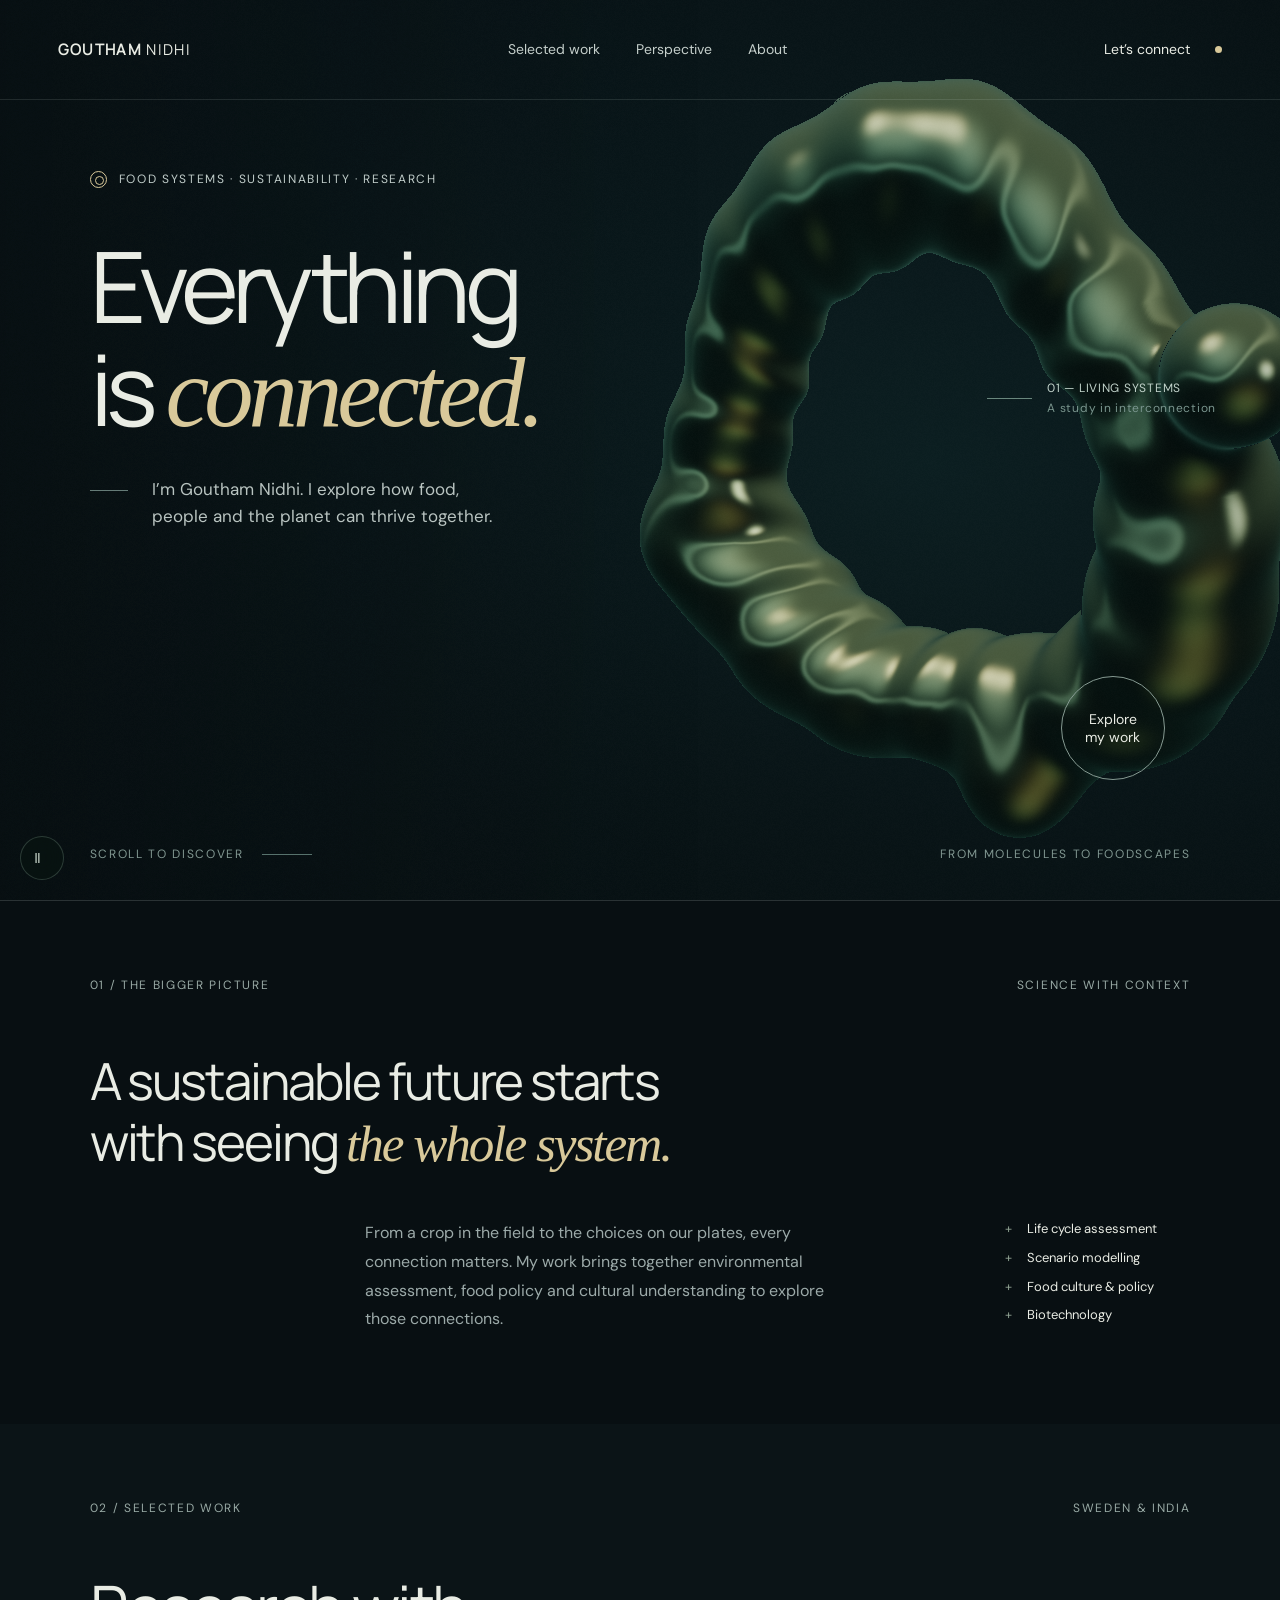
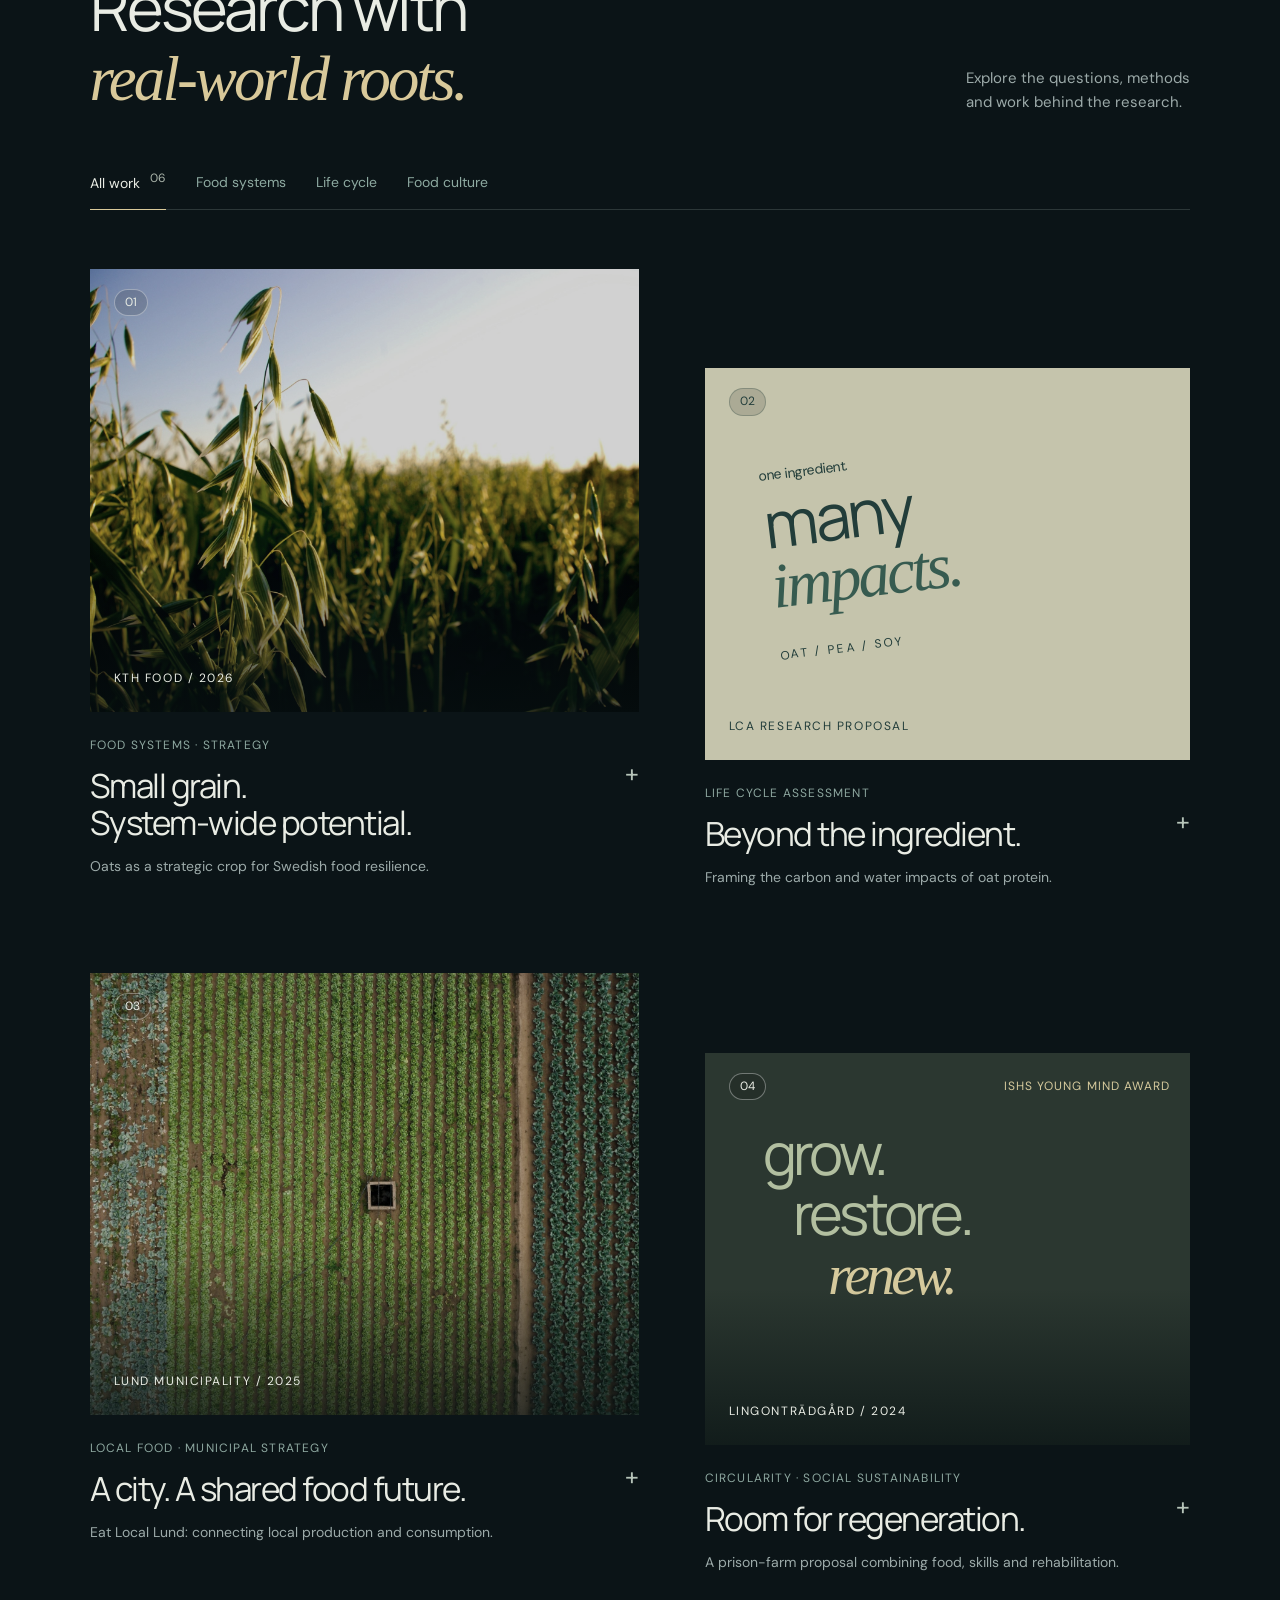
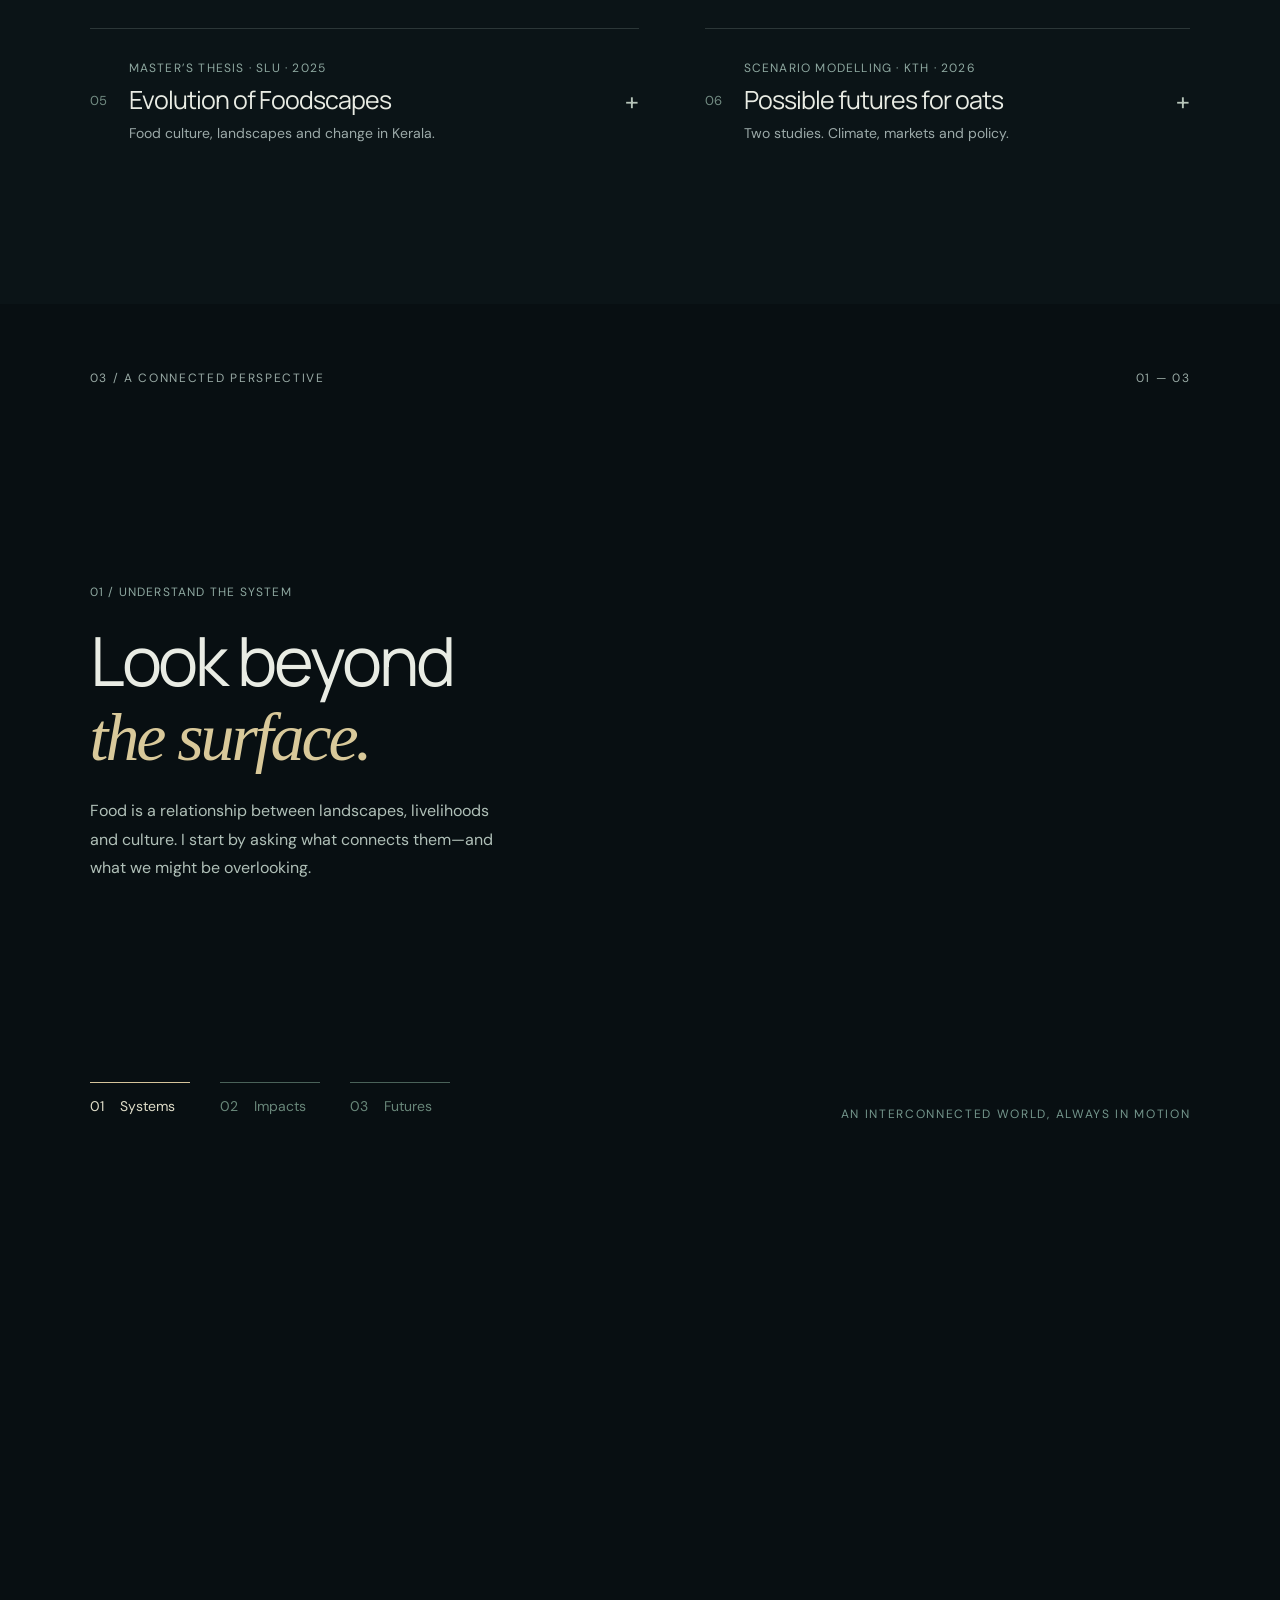
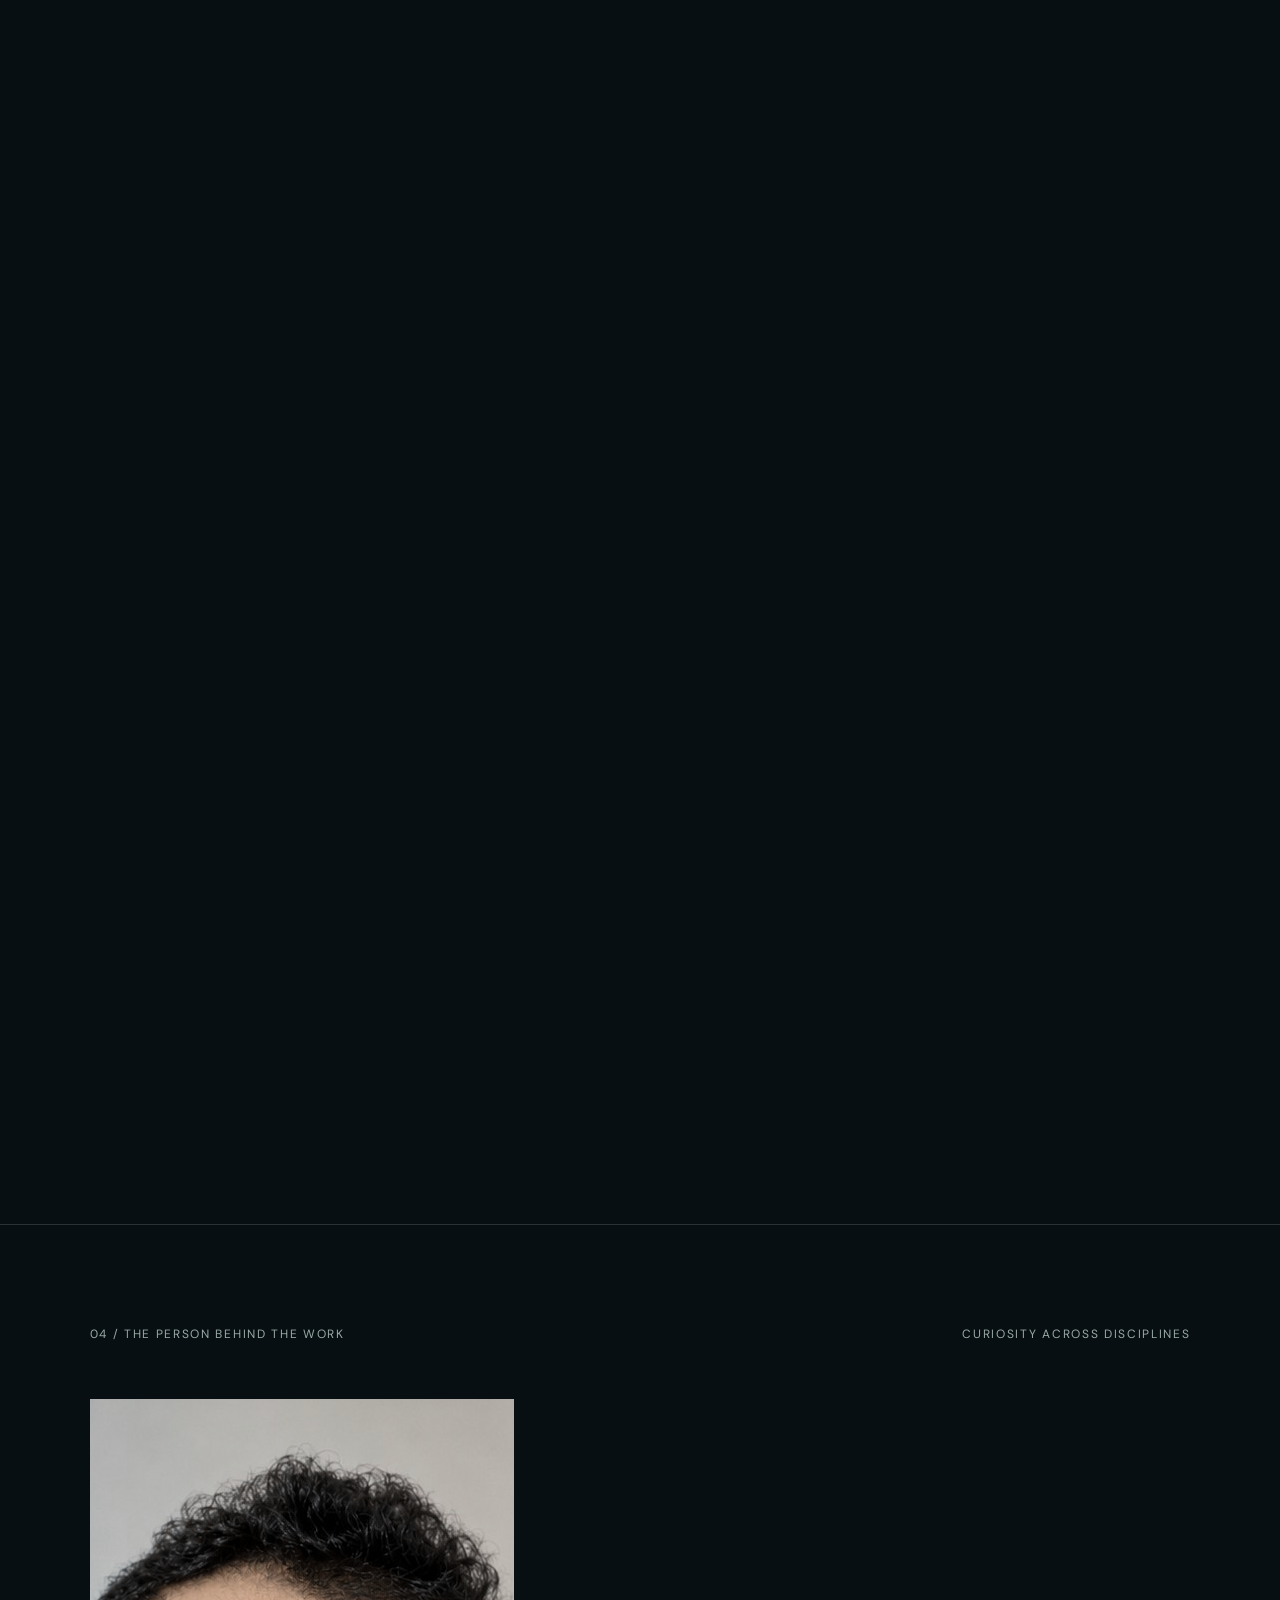
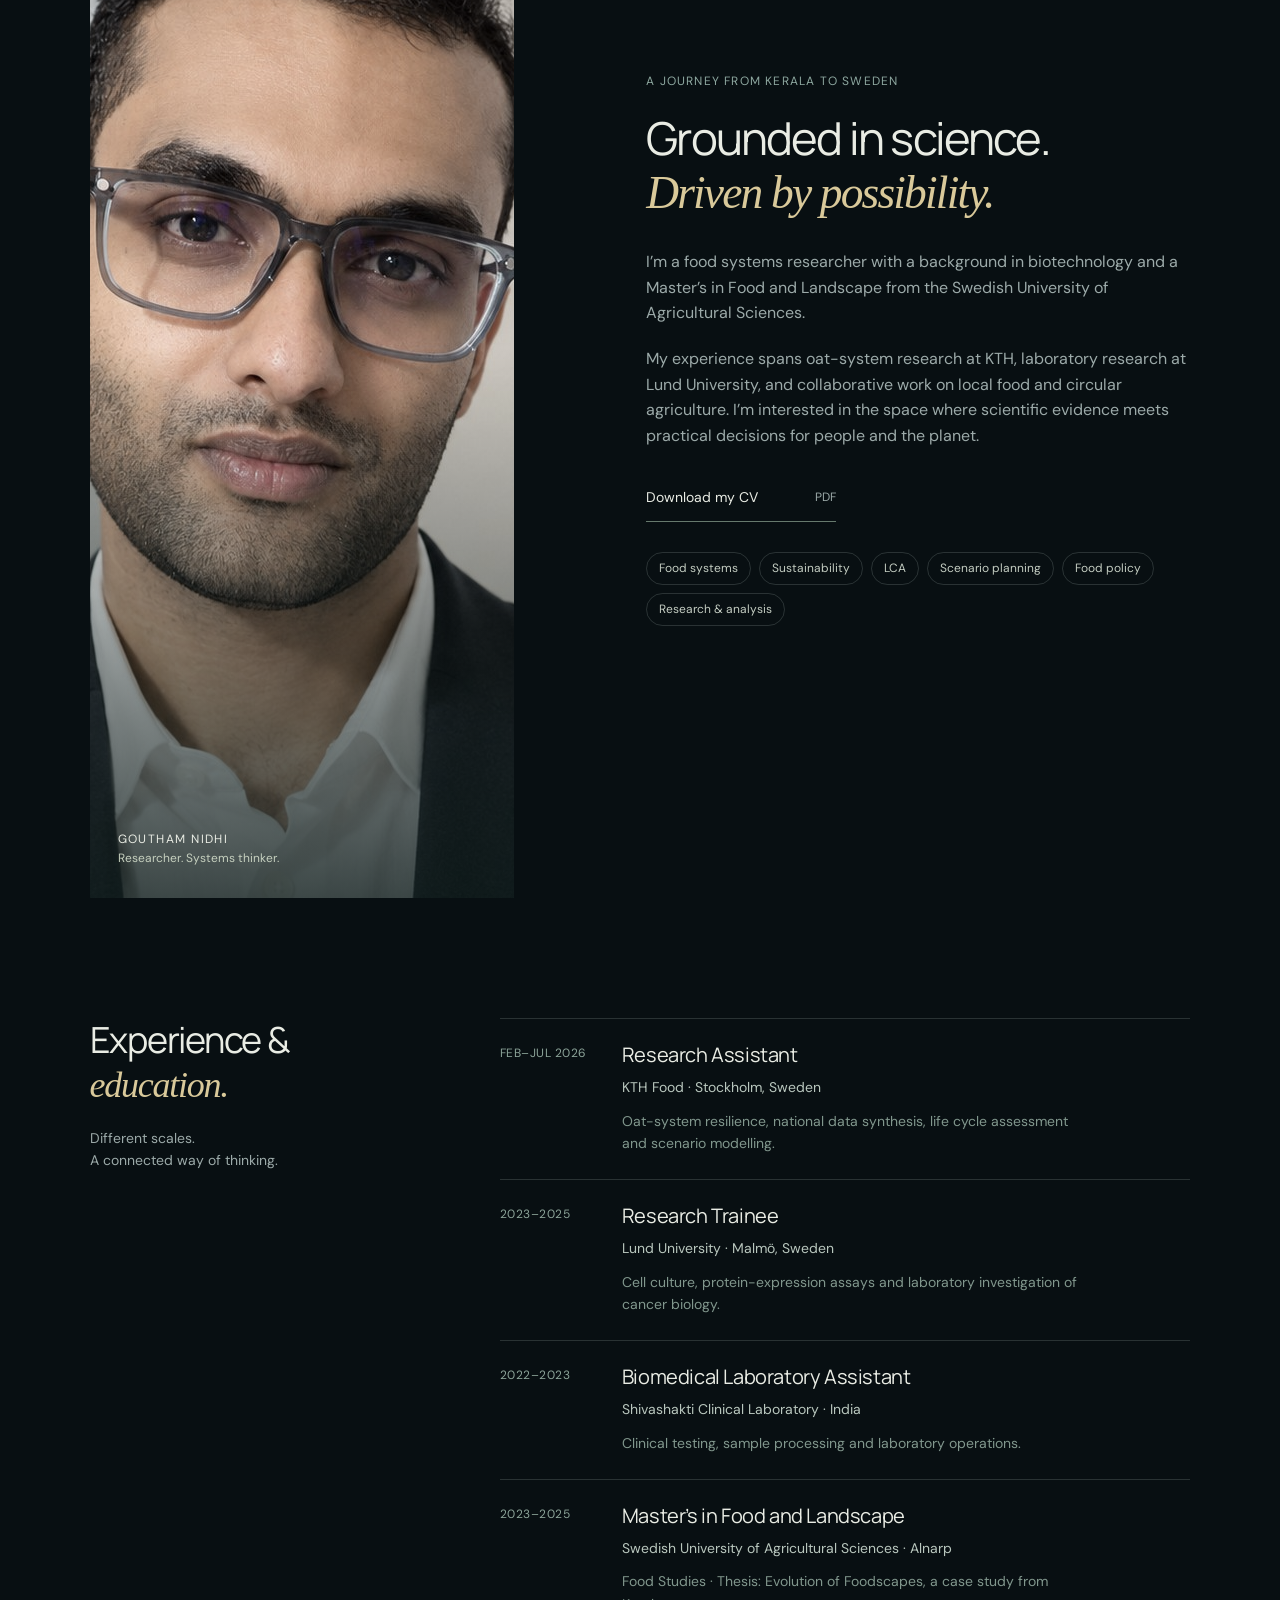
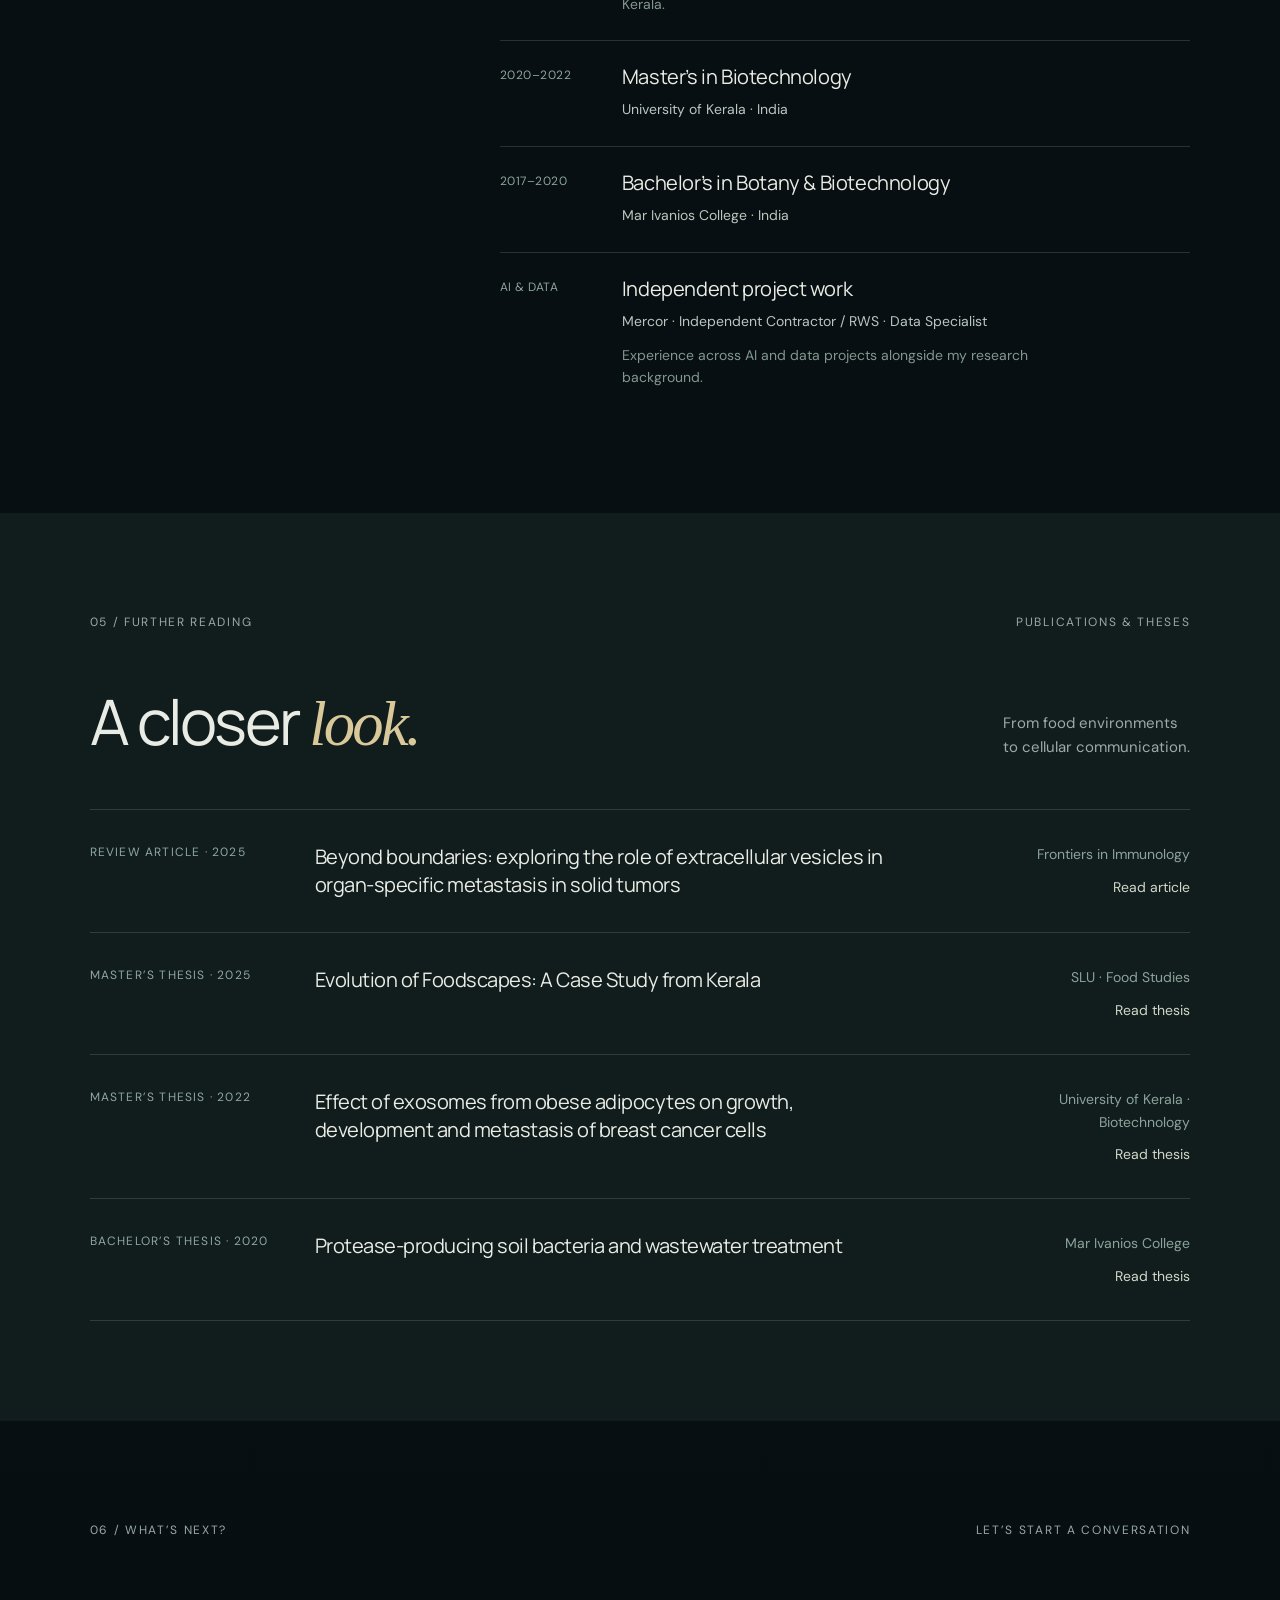
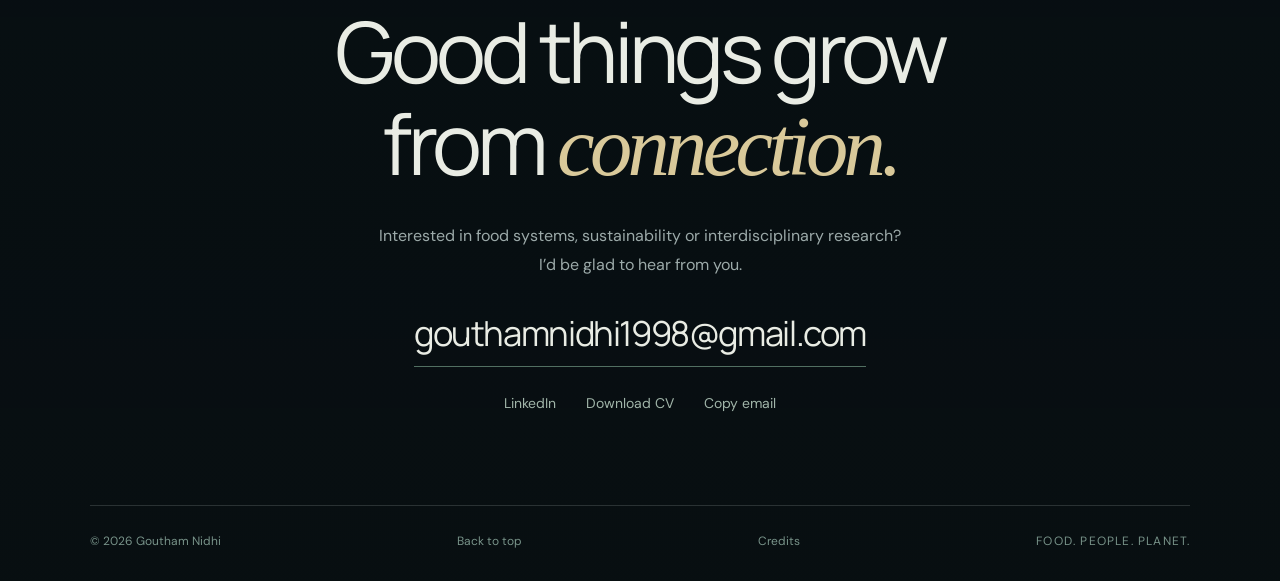
==== index.html @ 8a164c64 "Publish cinematic food systems portfolio with GitHub Pages deployment" ====
<!doctype html>
<html lang="en">
<head>
<meta charset="UTF-8"><meta name="viewport" content="width=device-width, initial-scale=1">
<title>Goutham Nidhi — Food Systems & Sustainability</title>
<meta name="description" content="Goutham Nidhi — food systems researcher connecting sustainability, life cycle assessment, scenario modelling and food culture. Explore research from Sweden to Kerala.">
<meta name="theme-color" content="#080f12">
<meta property="og:title" content="Goutham Nidhi — Food. People. Planet."><meta property="og:description" content="Research at the intersection of food systems, sustainability and life cycle thinking."><meta property="og:type" content="website">
<link rel="icon" type="image/svg+xml" href="data:image/svg+xml,%3Csvg xmlns='http://www.w3.org/2000/svg' viewBox='0 0 64 64'%3E%3Crect width='64' height='64' rx='32' fill='%23080f12'/%3E%3Cpath d='M43 22a16 16 0 1 0 3 21V32H33' fill='none' stroke='%23d9c99a' stroke-width='5'/%3E%3C/svg%3E">
<link rel="preload" href="./assets/manrope.ttf" as="font" type="font/ttf" crossorigin><link rel="stylesheet" href="./fonts.css"><link rel="stylesheet" href="./style.css">
<script src="./scene.js" defer></script><script src="./main.js" defer></script>
</head>
<body>
<a class="skip-link" href="#work">Skip to selected work</a>
<div id="scene-wrap" aria-hidden="true"><canvas id="living-scene"></canvas><div class="scene-vignette"></div></div>
<div class="progress-line" aria-hidden="true"></div>
<header class="site-header">
<a class="wordmark" href="#home" aria-label="Goutham Nidhi home">GOUTHAM <span>NIDHI</span></a>
<nav aria-label="Main navigation"><a href="#work">Selected work</a><a href="#perspective">Perspective</a><a href="#about">About</a></nav>
<a class="contact-nav" href="#contact">Let’s connect<span class="link-dot" aria-hidden="true"></span></a>
<button class="menu-toggle" aria-label="Open navigation" aria-expanded="false" aria-controls="mobile-nav"><span></span><span></span></button>
</header>
<nav id="mobile-nav" class="mobile-nav" aria-label="Mobile navigation" hidden><a href="#work">Selected work</a><a href="#perspective">Perspective</a><a href="#about">About</a><a href="#contact">Let’s connect</a></nav>
<main>
<section class="hero" id="home" aria-labelledby="hero-title">
<div class="hero-eyebrow"><span class="mini-orbit" aria-hidden="true"></span> FOOD SYSTEMS · SUSTAINABILITY · RESEARCH</div>
<h1 id="hero-title">Everything<br>is <em>connected.</em></h1>
<div class="hero-description"><span class="tiny-rule"></span><p>I’m Goutham Nidhi. I explore how food,<br class="desktop-break"> people and the planet can thrive together.</p></div>
<a class="round-link" href="#work"><span>Explore<br>my work</span><span class="round-ring" aria-hidden="true"></span></a>
<div class="object-label" aria-hidden="true"><span class="hairline"></span><p>01 — LIVING SYSTEMS<br><small>A study in interconnection</small></p></div>
<div class="hero-foot"><span>SCROLL TO DISCOVER</span><span class="scroll-track" aria-hidden="true"></span><span>FROM MOLECULES TO FOODSCAPES</span></div>
</section>
<section class="intro section-pad" aria-labelledby="intro-title">
<div class="section-kicker"><span>01 / THE BIGGER PICTURE</span><span>SCIENCE WITH CONTEXT</span></div>
<h2 id="intro-title" class="statement reveal">A sustainable future starts<br>with seeing <em>the whole system.</em></h2>
<div class="intro-bottom reveal"><p>From a crop in the field to the choices on our plates, every connection matters. My work brings together environmental assessment, food policy and cultural understanding to explore those connections.</p><div class="disciplines"><span>Life cycle assessment</span><span>Scenario modelling</span><span>Food culture & policy</span><span>Biotechnology</span></div></div>
</section>
<section class="work section-pad" id="work" aria-labelledby="work-title">
<div class="section-kicker"><span>02 / SELECTED WORK</span><span>SWEDEN & INDIA</span></div>
<div class="section-heading"><h2 id="work-title">Research with<br><em>real-world roots.</em></h2><p>Explore the questions, methods<br>and work behind the research.</p></div>
<div class="filters" role="group" aria-label="Filter projects"><button class="active" data-filter="all" aria-pressed="true">All work <sup>06</sup></button><button data-filter="systems" aria-pressed="false">Food systems</button><button data-filter="lca" aria-pressed="false">Life cycle</button><button data-filter="culture" aria-pressed="false">Food culture</button></div>
<p class="sr-only" id="filter-status" role="status" aria-live="polite"></p>
<div class="project-grid">
<button class="project-card featured" data-project="oats" data-category="systems">
<div class="project-visual oats"><img src="./assets/oats-chad-stembridge.jpg" alt="Oat panicles illuminated by golden sunlight" loading="lazy" width="2200" height="1463"><span class="project-num">01</span><span class="visual-caption">KTH FOOD / 2026</span><span class="card-open">Explore project</span></div>
<div class="project-info"><div><span class="category">FOOD SYSTEMS · STRATEGY</span><h3>Small grain.<br>System-wide potential.</h3><p>Oats as a strategic crop for Swedish food resilience.</p></div><span class="plus" aria-hidden="true">+</span></div>
</button>
<button class="project-card offset" data-project="lca" data-category="lca">
<div class="project-visual lca-art"><span class="project-num">02</span><div class="lca-typography" aria-hidden="true"><span>one ingredient.</span><strong>many<br><em>impacts.</em></strong><span class="lca-formula">OAT / PEA / SOY</span></div><span class="visual-caption">LCA RESEARCH PROPOSAL</span><span class="card-open">Explore project</span></div>
<div class="project-info"><div><span class="category">LIFE CYCLE ASSESSMENT</span><h3>Beyond the ingredient.</h3><p>Framing the carbon and water impacts of oat protein.</p></div><span class="plus" aria-hidden="true">+</span></div>
</button>
<button class="project-card" data-project="lund" data-category="systems">
<div class="project-visual fields"><img src="./assets/aerial-fields-kelly.jpg" alt="Aerial view of green agricultural crop rows" loading="lazy" width="2200" height="1236"><span class="project-num">03</span><span class="visual-caption">LUND MUNICIPALITY / 2025</span><span class="card-open">Explore project</span></div>
<div class="project-info"><div><span class="category">LOCAL FOOD · MUNICIPAL STRATEGY</span><h3>A city. A shared food future.</h3><p>Eat Local Lund: connecting local production and consumption.</p></div><span class="plus" aria-hidden="true">+</span></div>
</button>
<button class="project-card offset" data-project="lingon" data-category="systems">
<div class="project-visual lingon-art"><span class="project-num">04</span><div class="lingon-type" aria-hidden="true"><span>grow.</span><span>restore.</span><span><em>renew.</em></span></div><span class="award-label">ISHS YOUNG MIND AWARD</span><span class="visual-caption">LINGONTRÄDGÅRD / 2024</span><span class="card-open">Explore project</span></div>
<div class="project-info"><div><span class="category">CIRCULARITY · SOCIAL SUSTAINABILITY</span><h3>Room for regeneration.</h3><p>A prison-farm proposal combining food, skills and rehabilitation.</p></div><span class="plus" aria-hidden="true">+</span></div>
</button>
<button class="project-card compact-card" data-project="foodscapes" data-category="culture"><div class="compact-index">05</div><div><span class="category">MASTER’S THESIS · SLU · 2025</span><h3>Evolution of Foodscapes</h3><p>Food culture, landscapes and change in Kerala.</p></div><span class="plus" aria-hidden="true">+</span></button>
<button class="project-card compact-card" data-project="scenarios" data-category="systems"><div class="compact-index">06</div><div><span class="category">SCENARIO MODELLING · KTH · 2026</span><h3>Possible futures for oats</h3><p>Two studies. Climate, markets and policy.</p></div><span class="plus" aria-hidden="true">+</span></button>
</div>
</section>
<section id="perspective" class="perspective" aria-labelledby="perspective-title">
<div class="perspective-sticky"><div class="section-kicker"><span>03 / A CONNECTED PERSPECTIVE</span><span id="chapter-count" aria-hidden="true">01 — 03</span></div><h2 id="perspective-title" class="sr-only">My approach to food systems</h2><div class="perspective-copy"><div class="chapter active" data-chapter="0"><span class="category">01 / UNDERSTAND THE SYSTEM</span><h3>Look beyond<br><em>the surface.</em></h3><p>Food is a relationship between landscapes, livelihoods and culture. I start by asking what connects them—and what we might be overlooking.</p></div><div class="chapter" data-chapter="1"><span class="category">02 / FOLLOW THE IMPACT</span><h3>Every choice<br><em>has a footprint.</em></h3><p>Life cycle thinking follows environmental impacts from inputs to processing. It helps reveal trade-offs and makes comparisons more meaningful.</p></div><div class="chapter" data-chapter="2"><span class="category">03 / EXPLORE WHAT COMES NEXT</span><h3>Better questions.<br><em>Possible futures.</em></h3><p>Scenario modelling explores how climate, markets and policy could change a system—and where resilience can begin.</p></div></div><div class="chapter-nav" role="group" aria-label="Explore research perspective"><button class="active" aria-label="Understand the system" data-goto="0" aria-pressed="true">01 <span>Systems</span></button><button aria-label="Follow the impact" data-goto="1" aria-pressed="false">02 <span>Impacts</span></button><button aria-label="Explore possible futures" data-goto="2" aria-pressed="false">03 <span>Futures</span></button></div><span class="scene-note">AN INTERCONNECTED WORLD, ALWAYS IN MOTION</span></div>
</section>
<section class="about section-pad" id="about" aria-labelledby="about-title">
<div class="section-kicker"><span>04 / THE PERSON BEHIND THE WORK</span><span>CURIOSITY ACROSS DISCIPLINES</span></div>
<div class="about-grid"><div class="portrait-wrap reveal"><img src="./assets/goutham-nidhi.jpg" width="1086" height="1099" alt="Goutham Nidhi wearing glasses and a navy blazer" loading="lazy"><span class="portrait-caption">GOUTHAM NIDHI<br><small>Researcher. Systems thinker.</small></span></div><div class="about-copy reveal"><span class="category">A JOURNEY FROM KERALA TO SWEDEN</span><h2 id="about-title">Grounded in science.<br><em>Driven by possibility.</em></h2><p>I’m a food systems researcher with a background in biotechnology and a Master’s in Food and Landscape from the Swedish University of Agricultural Sciences.</p><p>My experience spans oat-system research at KTH, laboratory research at Lund University, and collaborative work on local food and circular agriculture. I’m interested in the space where scientific evidence meets practical decisions for people and the planet.</p><a href="./assets/Goutham-Nidhi-CV.pdf" class="text-link" download>Download my CV <span>PDF</span></a><div class="expertise-list"><span>Food systems</span><span>Sustainability</span><span>LCA</span><span>Scenario planning</span><span>Food policy</span><span>Research & analysis</span></div></div></div>
<div class="journey"><div class="journey-heading"><h3>Experience &<br><em>education.</em></h3><p>Different scales.<br>A connected way of thinking.</p></div><div class="journey-rows">
<article class="journey-row"><span class="year">FEB–JUL 2026</span><div><h4>Research Assistant</h4><span>KTH Food · Stockholm, Sweden</span><p>Oat-system resilience, national data synthesis, life cycle assessment and scenario modelling.</p></div><span class="row-type">RESEARCH</span></article>
<article class="journey-row"><span class="year">2023–2025</span><div><h4>Research Trainee</h4><span>Lund University · Malmö, Sweden</span><p>Cell culture, protein-expression assays and laboratory investigation of cancer biology.</p></div><span class="row-type">RESEARCH</span></article>
<article class="journey-row"><span class="year">2022–2023</span><div><h4>Biomedical Laboratory Assistant</h4><span>Shivashakti Clinical Laboratory · India</span><p>Clinical testing, sample processing and laboratory operations.</p></div><span class="row-type">EXPERIENCE</span></article>
<article class="journey-row"><span class="year">2023–2025</span><div><h4>Master’s in Food and Landscape</h4><span>Swedish University of Agricultural Sciences · Alnarp</span><p>Food Studies · Thesis: Evolution of Foodscapes, a case study from Kerala.</p></div><span class="row-type">EDUCATION</span></article>
<article class="journey-row"><span class="year">2020–2022</span><div><h4>Master’s in Biotechnology</h4><span>University of Kerala · India</span></div><span class="row-type">EDUCATION</span></article>
<article class="journey-row"><span class="year">2017–2020</span><div><h4>Bachelor’s in Botany & Biotechnology</h4><span>Mar Ivanios College · India</span></div><span class="row-type">EDUCATION</span></article>
<article class="journey-row"><span class="year">AI & DATA</span><div><h4>Independent project work</h4><span>Mercor · Independent Contractor / RWS · Data Specialist</span><p>Experience across AI and data projects alongside my research background.</p></div><span class="row-type">EXPERIENCE</span></article>
</div></div>
</section>
<section class="reading section-pad" aria-labelledby="reading-title"><div class="section-kicker"><span>05 / FURTHER READING</span><span>PUBLICATIONS & THESES</span></div><div class="section-heading"><h2 id="reading-title">A closer <em>look.</em></h2><p>From food environments<br>to cellular communication.</p></div><div class="reading-list">
<a href="https://doi.org/10.3389/fimmu.2025.1593834" target="_blank" rel="noopener noreferrer"><span class="category">REVIEW ARTICLE · 2025</span><h3>Beyond boundaries: exploring the role of extracellular vesicles in organ-specific metastasis in solid tumors</h3><span class="reading-source">Frontiers in Immunology <span>Read article</span></span></a>
<a href="https://drive.google.com/file/d/1RdFJ2WGF6FSZkdwODqrxM3HXlhTmHK36/view?usp=sharing" target="_blank" rel="noopener noreferrer"><span class="category">MASTER’S THESIS · 2025</span><h3>Evolution of Foodscapes: A Case Study from Kerala</h3><span class="reading-source">SLU · Food Studies <span>Read thesis</span></span></a>
<a href="https://drive.google.com/file/d/1cmnDNo8XQYRL7nc9Bs30GNQ09S8g6N2A/view?usp=sharing" target="_blank" rel="noopener noreferrer"><span class="category">MASTER’S THESIS · 2022</span><h3>Effect of exosomes from obese adipocytes on growth, development and metastasis of breast cancer cells</h3><span class="reading-source">University of Kerala · Biotechnology <span>Read thesis</span></span></a>
<a href="https://drive.google.com/file/d/18vbfbvC-OwhI4V2jRsZF2QuI42dyEB76/view?usp=sharing" target="_blank" rel="noopener noreferrer"><span class="category">BACHELOR’S THESIS · 2020</span><h3>Protease-producing soil bacteria and wastewater treatment</h3><span class="reading-source">Mar Ivanios College <span>Read thesis</span></span></a>
</div></section>
<section id="contact" class="contact section-pad" aria-labelledby="contact-title"><div class="section-kicker"><span>06 / WHAT’S NEXT?</span><span>LET’S START A CONVERSATION</span></div><h2 id="contact-title">Good things grow<br>from <em>connection.</em></h2><p>Interested in food systems, sustainability or interdisciplinary research?<br>I’d be glad to hear from you.</p><a class="email-link" href="mailto:gouthamnidhi1998@gmail.com">gouthamnidhi1998@gmail.com</a><div class="contact-links"><a href="https://www.linkedin.com/in/gouthamnidhi98/" target="_blank" rel="noopener noreferrer">LinkedIn</a><a href="./assets/Goutham-Nidhi-CV.pdf" download>Download CV</a><button id="copy-email">Copy email</button><span id="copy-status" role="status" aria-live="polite"></span></div><footer><span>© <span id="copyright-year">2026</span> Goutham Nidhi</span><a href="#home">Back to top</a><button id="credits-open">Credits</button><span>FOOD. PEOPLE. PLANET.</span></footer></section>
</main>
<button id="motion-toggle" class="motion-toggle" aria-pressed="false" aria-label="Pause visual motion"><span class="motion-icon" aria-hidden="true">Ⅱ</span><span class="motion-text">Pause motion</span></button>
<dialog id="project-dialog" aria-labelledby="dialog-title"><div class="dialog-top"><span id="dialog-kicker" class="category"></span><button class="dialog-close" aria-label="Close project">Close <span aria-hidden="true">×</span></button></div><div class="dialog-body"><h2 id="dialog-title"></h2><p id="dialog-summary" class="dialog-summary"></p><div class="dialog-details" id="dialog-details"></div><h3 class="resources-title">Explore the work</h3><div id="dialog-links" class="dialog-links"></div></div></dialog>
<dialog id="credits-dialog" aria-labelledby="credits-title"><div class="dialog-top"><span class="category">ACKNOWLEDGEMENTS</span><button class="dialog-close" aria-label="Close credits">Close <span aria-hidden="true">×</span></button></div><div class="dialog-body"><h2 id="credits-title">Made of connections.</h2><p>Illustrative oat photography by <a href="https://unsplash.com/photos/crop-field-r9VxidMj-iM" target="_blank" rel="noopener noreferrer">Chad Stembridge / Unsplash</a>. Aerial crop photography by <a href="https://www.pexels.com/photo/aerial-view-of-fields-with-crops-11733084/" target="_blank" rel="noopener noreferrer">8 K (Kelly) / Pexels</a>. These images illustrate the subjects; they are not documentation of the featured projects.</p><p>Original interactive artwork inspired by the creative coding community at <a href="https://tympanus.net/codrops/hub/" target="_blank" rel="noopener noreferrer">Codrops</a>, including <a href="https://tympanus.net/codrops/2024/07/15/how-to-create-a-liquid-raymarching-scene-using-three-js-shading-language/" target="_blank" rel="noopener noreferrer">Ben McCormick’s liquid raymarching tutorial</a>. The visual is an artistic interpretation, not a scientific model or fluid simulation.</p></div></dialog>
<noscript><div class="noscript-note">Project details use JavaScript. Your CV and thesis links remain available below.</div></noscript>
</body></html>
---- fonts.css ----
@font-face {
  font-family: 'DM Sans';
  font-style: normal;
  font-weight: 400;
  font-display: swap;
  src: url(./assets/dm-sans.ttf) format('truetype');
}
@font-face {
  font-family: 'Manrope';
  font-style: normal;
  font-weight: 400;
  font-display: swap;
  src: url(./assets/manrope.ttf) format('truetype');
}
---- style.css ----
:root{--bg:#080f12;--surface:#0b1417;--ink:#e9ece4;--muted:#9caaa9;--accent:#d9c99a;--line:rgba(205,225,218,.17);--sans:'DM Sans',Arial,sans-serif;--display:'Manrope',Arial,sans-serif}*{box-sizing:border-box}html{scroll-behavior:smooth;scroll-padding-top:100px}body{margin:0;background:var(--bg);color:var(--ink);font:16px/1.6 var(--sans);-webkit-font-smoothing:antialiased}::selection{background:#d9c99a;color:#081114}a{color:inherit;text-decoration:none}button{font:inherit;color:inherit;border:0;background:none;cursor:pointer}a,button{-webkit-tap-highlight-color:transparent}button:focus-visible,a:focus-visible{outline:2px solid var(--accent);outline-offset:7px}button:disabled{cursor:default}h1,h2,h3,h4,p{margin:0}h1,h2,h3,h4{font-family:var(--display);font-weight:400;line-height:1.08}em{font-family:Georgia,'Times New Roman',serif;font-weight:400;color:var(--accent)}img{display:block;width:100%;object-fit:cover}button[hidden],[hidden]{display:none!important}.sr-only{position:absolute;width:1px;height:1px;padding:0;margin:-1px;overflow:hidden;clip:rect(0,0,0,0);white-space:nowrap;border:0}.skip-link{position:fixed;top:-100px;left:20px;z-index:200;padding:12px;background:var(--accent);color:var(--bg)}.skip-link:focus{top:15px}#scene-wrap{position:fixed;inset:0;pointer-events:none;z-index:-1;background:radial-gradient(ellipse at 75% 40%,#10383a 0,#080f12 65%)}#living-scene{width:100%;height:100%;display:block;opacity:0;transition:opacity 1.5s}#living-scene.ready{opacity:1}.scene-vignette{position:absolute;inset:0;background:linear-gradient(90deg,rgba(8,15,18,.24),transparent 55%);pointer-events:none}.progress-line{position:fixed;height:2px;top:0;left:0;background:var(--accent);width:0;z-index:102}.site-header{height:100px;padding:0 4.5%;display:flex;align-items:center;justify-content:space-between;position:absolute;top:0;left:0;right:0;z-index:50;border-bottom:1px solid rgba(209,222,216,.13)}.wordmark{font-size:15px;font-family:var(--display);letter-spacing:.09em;font-weight:700}.wordmark span{font-weight:400}.wordmark i{font:10px var(--sans);vertical-align:top;margin-left:5px}.site-header nav{display:flex;gap:36px}.site-header nav a,.contact-nav{font-size:14px}.site-header nav a{position:relative;color:#c5cfcb}.site-header nav a:after{content:'';position:absolute;bottom:-7px;left:0;width:0;height:1px;background:var(--accent);transition:width .3s}.site-header nav a:hover:after{width:100%}.contact-nav{display:flex;align-items:center;gap:25px}.link-dot{width:7px;height:7px;background:var(--accent);border-radius:50%}.menu-toggle{display:none}.hero{min-height:850px;height:100svh;max-height:1250px;position:relative;padding:170px 7% 90px;overflow:hidden}.hero-eyebrow{font-size:12px;letter-spacing:.14em;display:flex;align-items:center;gap:12px;color:#c1cdca}.mini-orbit{width:17px;height:17px;border:1px solid #d9c99a;border-radius:50%;display:inline-block;position:relative}.mini-orbit:after{content:'';position:absolute;width:7px;height:7px;border:1px solid #d9c99a;border-radius:50%;top:4px;left:4px}.hero h1{font-size:clamp(70px,7.7vw,126px);letter-spacing:-.065em;line-height:1.04;margin:46px 0 32px;position:relative;z-index:2}.hero h1 em{letter-spacing:-.05em}.hero-description{display:flex;gap:24px;align-items:flex-start;font-size:17px;line-height:1.6;color:#b9c4c1;max-width:460px}.tiny-rule{height:1px;width:38px;margin-top:14px;background:#657b77;flex:none}.round-link{position:absolute;right:9%;bottom:120px;width:104px;height:104px;display:grid;place-items:center;text-align:center;font-size:14px;line-height:1.3;z-index:3;transition:color .3s,transform .4s}.round-ring{position:absolute;inset:0;border:1px solid #869a92;border-radius:50%;transition:transform .4s,background .4s;z-index:-1}.round-link:hover{color:var(--bg);transform:scale(1.04)}.round-link:hover .round-ring{background:var(--accent);border-color:var(--accent)}.object-label{position:absolute;right:5%;top:42%;display:flex;align-items:center;gap:15px;font-size:11px;letter-spacing:.06em;line-height:1.7;color:#c1d2ca}.object-label small{color:#79948d;font-size:11px}.hairline{width:45px;height:1px;background:#69877d}.hero-foot{display:flex;align-items:center;position:absolute;bottom:36px;left:7%;right:7%;font-size:11px;letter-spacing:.14em;color:#819791}.hero-foot span:last-child{margin-left:auto}.scroll-track{width:50px;height:1px;background:#57726c;margin-left:18px}.section-pad{padding:100px 7%}.section-kicker{display:flex;justify-content:space-between;font-size:11px;letter-spacing:.14em;color:#99aaa5;margin-bottom:55px;gap:20px}.intro{background:var(--bg);border-top:1px solid var(--line);padding-top:75px;padding-bottom:90px}.statement{font-size:clamp(34px,4vw,66px);letter-spacing:-.04em;line-height:1.18;max-width:1100px}.intro-bottom{display:flex;justify-content:space-between;gap:60px;margin:45px 0 0 25%;align-items:start}.intro-bottom p{max-width:495px;color:var(--muted);line-height:1.8}.disciplines{display:flex;flex-direction:column;gap:8px;font-size:13px;min-width:185px}.disciplines span:before{content:'+';display:inline-block;width:22px;color:#8b9d8e}.work{background:var(--surface);padding-top:75px;padding-bottom:130px}.section-heading{display:flex;justify-content:space-between;align-items:end;gap:40px}.section-heading h2{font-size:clamp(40px,4.9vw,78px);letter-spacing:-.045em;line-height:1.1}.section-heading p{color:var(--muted);font-size:15px;max-width:300px}.filters{display:flex;gap:30px;margin:55px 0 48px;flex-wrap:wrap;border-bottom:1px solid var(--line)}.filters button{padding:0 0 15px;font-size:14px;color:#8eaaa1;border-bottom:1px solid transparent;margin-bottom:-1px}.filters button.active{color:var(--ink);border-color:var(--accent)}.filters sup{color:#a9b3a9;margin-left:6px;font-size:10px}.project-grid{display:grid;grid-template-columns:1.13fr 1fr;gap:55px 6%}.project-card{padding:0;text-align:left;min-width:0;display:block}.project-card.offset{padding-top:110px}.project-visual{aspect-ratio:1.24;overflow:hidden;position:relative;background:#122d2b}.project-visual img{height:100%;transition:transform 1.1s cubic-bezier(.2,.7,.3,1),filter .7s;filter:saturate(.7) brightness(.82)}.project-card:hover img{transform:scale(1.045);filter:saturate(.9) brightness(.95)}.project-num{position:absolute;left:24px;top:20px;font-size:12px;border:1px solid rgba(255,255,255,.35);padding:3px 10px;border-radius:30px;background:rgba(0,0,0,.13);z-index:2}.visual-caption{position:absolute;bottom:24px;left:24px;letter-spacing:.13em;font-size:10px;z-index:2}.project-visual:after{content:'';position:absolute;inset:0;background:linear-gradient(transparent 60%,#071112b3);pointer-events:none}.card-open{position:absolute;bottom:23px;right:23px;border-bottom:1px solid #d9c99a;padding-bottom:2px;font-size:12px;z-index:3;opacity:0;transform:translateY(10px);transition:.3s}.project-card:hover .card-open,.project-card:focus-visible .card-open{opacity:1;transform:none}.project-info{display:flex;justify-content:space-between;padding-top:24px;gap:20px}.category{display:block;font-size:11px;letter-spacing:.1em;color:#8ea8a0;line-height:1.5}.project-info h3{font-size:clamp(25px,2.6vw,42px);letter-spacing:-.045em;line-height:1.13;margin:13px 0}.project-info p,.compact-card p{font-size:14px;color:var(--muted);line-height:1.6}.plus{font-size:25px;font-weight:400;margin-top:25px;color:#b6c4b9;line-height:1;transition:transform .3s}.project-card:hover .plus{transform:rotate(90deg)}.lca-art{background:#c5c4ac;color:#223d3a}.lca-art .project-num{border-color:#334c454f}.lca-art:after{background:none}.lca-typography{position:absolute;top:19%;left:13%;right:8%;transform:rotate(-7deg);font-size:14px;line-height:1.4;letter-spacing:-.03em}.lca-typography strong{display:block;font:400 clamp(42px,5vw,74px)/.95 var(--display);letter-spacing:-.05em;margin-top:8px}.lca-typography em{color:#375b50}.lca-formula{display:block;font-size:11px;letter-spacing:.2em;margin-top:30px}.lca-art .card-open{border-color:#344c43}.lingon-art{background:#2b3730}.lingon-type{font:400 clamp(40px,4.5vw,72px)/1.04 var(--display);letter-spacing:-.065em;position:absolute;left:12%;top:18%;color:#b2bfa0}.lingon-type span{display:block}.lingon-type span:nth-child(2){margin-left:30px}.lingon-type span:nth-child(3){margin-left:65px}.lingon-type em{color:#d6ca9d}.award-label{position:absolute;top:24px;right:20px;font-size:9px;letter-spacing:.09em;color:#d6ca9d}.compact-card{display:flex;align-items:center;gap:22px;border-top:1px solid var(--line);padding:30px 0}.compact-card h3{font-size:25px;letter-spacing:-.04em;margin:9px 0}.compact-index{color:#738c83;font-size:13px}.compact-card .plus{margin:0 0 0 auto;flex:none}.perspective{height:280svh;position:relative}.perspective-sticky{height:100svh;min-height:660px;position:sticky;top:0;padding:65px 7%;overflow:hidden}.perspective .section-kicker{margin-bottom:0}.perspective-copy{position:absolute;left:7%;top:31%;width:43%;max-width:590px}.chapter{display:none}.chapter.active{display:block;animation:chapter-in .65s both}.chapter h3{font-size:clamp(44px,5.3vw,80px);letter-spacing:-.045em;line-height:1.08;margin:23px 0}.chapter p{max-width:405px;color:#b0c0b8;font-size:16px;line-height:1.8}.chapter-nav{position:absolute;left:7%;bottom:75px;display:flex;gap:30px}.chapter-nav button{padding:12px 0;border-top:1px solid #4a6259;color:#688679;font-size:13px;min-width:100px;text-align:left;transition:color .3s}.chapter-nav button span{margin-left:12px}.chapter-nav button.active{color:#dfddc9;border-color:#d6c49b}.scene-note{position:absolute;right:7%;bottom:80px;font-size:10px;letter-spacing:.14em;color:#74968c}.about{background:var(--bg);border-top:1px solid var(--line)}.about-grid{display:grid;grid-template-columns:.78fr 1fr;gap:12%;align-items:center}.portrait-wrap{position:relative;max-width:480px;overflow:hidden}.portrait-wrap img{aspect-ratio:.82;object-position:center top;filter:saturate(.6);transition:filter .6s}.portrait-wrap:hover img{filter:saturate(.95)}.portrait-wrap:after{content:'';position:absolute;inset:0;background:linear-gradient(transparent 50%,#091716c7)}.portrait-caption{position:absolute;bottom:30px;left:28px;z-index:1;font-size:12px;letter-spacing:.12em}.portrait-caption small{font-size:12px;letter-spacing:0;color:#c5cfbe}.about-copy h2{font-size:clamp(32px,3.55vw,54px);letter-spacing:-.04em;margin:22px 0 30px;line-height:1.16}.about-copy p{color:var(--muted);font-size:16px;margin-bottom:20px;max-width:560px}.text-link{display:flex;align-items:center;justify-content:space-between;max-width:190px;border-bottom:1px solid #66796d;padding:12px 0;font-size:14px;margin:26px 0}.text-link span{font-size:10px;color:var(--muted)}.expertise-list{display:flex;flex-wrap:wrap;gap:8px;margin-top:30px}.expertise-list span{border:1px solid var(--line);border-radius:30px;padding:6px 12px;font-size:12px;color:#c3ccc1}.journey{display:grid;grid-template-columns:.7fr 1.5fr;gap:8%;margin-top:120px}.journey-heading h3{font-size:36px;letter-spacing:-.035em;line-height:1.2}.journey-heading p{font-size:14px;color:var(--muted);margin-top:20px}.journey-row{display:grid;grid-template-columns:100px 1fr;gap:22px;padding:25px 0;border-top:1px solid var(--line);position:relative}.year{font-size:11px;color:#8ca499;letter-spacing:.04em}.journey-row h4{font-size:20px;letter-spacing:-.02em;margin:0 0 8px}.journey-row div>span{font-size:13px;color:#b9c7be}.journey-row p{font-size:13px;line-height:1.6;color:#81978d;max-width:470px;margin:10px 0 0}.row-type{display:none}.reading{background:#111c1d}.reading-list{margin-top:50px;border-top:1px solid var(--line)}.reading-list>a{display:grid;grid-template-columns:190px 1fr 190px;gap:35px;align-items:start;padding:33px 0;border-bottom:1px solid var(--line);transition:color .3s}.reading-list h3{font-size:20px;line-height:1.4;letter-spacing:-.025em;max-width:580px}.reading-list a:hover{color:var(--accent)}.reading-source{font-size:12px;color:#8ba49b;text-align:right}.reading-source span{display:block;color:#d2d8c9;margin-top:10px}.contact{background:linear-gradient(180deg,rgba(8,15,18,.97),rgba(8,15,18,.84));text-align:center;padding-bottom:0;position:relative;overflow:hidden}.contact .section-kicker{text-align:left}.contact h2{font-size:clamp(46px,6.6vw,106px);line-height:1.08;letter-spacing:-.055em;margin:65px 0 30px}.contact>p{color:var(--muted);line-height:1.8;font-size:16px}.email-link{font:400 clamp(18px,2.7vw,40px) var(--display);letter-spacing:-.04em;display:inline-block;padding:30px 0 10px;border-bottom:1px solid #516f61;transition:color .3s}.email-link:hover{color:var(--accent)}.contact-links{display:flex;gap:30px;align-items:center;justify-content:center;margin:25px 0 90px;font-size:13px;color:#a1b5a9;flex-wrap:wrap}.contact-links button{font-size:13px;padding:0}#copy-status:empty{display:none}#copy-status{color:var(--accent)}footer{padding:26px 0 30px;border-top:1px solid var(--line);display:flex;justify-content:space-between;gap:20px;font-size:11px;color:#789389}footer button{font-size:11px;padding:0}footer>span:last-child{letter-spacing:.1em}.motion-toggle{position:fixed;z-index:40;bottom:20px;left:20px;border:1px solid #79968652;background:#091412a8;backdrop-filter:blur(12px);border-radius:50px;font-size:10px;display:flex;gap:9px;align-items:center;padding:9px 13px;color:#b6c4b9}.motion-icon{font-size:14px;line-height:1}.motion-text{display:none}.motion-toggle:hover .motion-text,.motion-toggle:focus-visible .motion-text{display:inline}.reveal{opacity:1;transform:none}.js-reveals .reveal{opacity:0;transform:translateY(24px);transition:opacity .8s,transform 1s}.js-reveals .reveal.visible{opacity:1;transform:none}dialog{background:#101e20;color:var(--ink);border:1px solid #436056;max-width:min(820px,calc(100vw - 32px));width:820px;max-height:88svh;padding:0;box-shadow:0 30px 150px #000b}dialog::backdrop{background:#020a0be3;backdrop-filter:blur(15px)}.dialog-top{display:flex;align-items:center;justify-content:space-between;padding:20px 30px;border-bottom:1px solid var(--line);gap:25px;position:sticky;top:0;background:#101e20;z-index:1}.dialog-close{display:flex;gap:18px;align-items:center;font-size:13px;white-space:nowrap}.dialog-close span{font-size:25px}.dialog-body{padding:38px 50px 50px}.dialog-body h2{font-size:42px;letter-spacing:-.04em;line-height:1.12;max-width:640px}.dialog-summary{font-size:19px!important;color:#c5d1c5!important;margin:25px 0!important}.dialog-body p{font-size:15px;color:#99afa4;line-height:1.8;margin:20px 0}.dialog-details{display:grid;grid-template-columns:1fr 1fr;gap:28px;margin:30px 0}.dialog-details h3,.resources-title{font-size:13px;text-transform:uppercase;letter-spacing:.1em;color:var(--accent);line-height:1.5}.dialog-details p{font-size:14px;margin-top:10px}.resources-title{margin-bottom:20px}.dialog-links{display:flex;flex-direction:column}.dialog-links a{padding:17px 0;border-top:1px solid var(--line);font-size:15px;display:flex;justify-content:space-between;gap:20px}.dialog-links a span{font-size:11px;color:#829e90}.dialog-links a:hover{color:var(--accent)}#credits-dialog a{text-decoration:underline;text-underline-offset:3px}body.dialog-open{overflow:hidden}.noscript-note{padding:15px;background:#cabb93;color:#102019;position:fixed;bottom:0;z-index:99}.webgl-fallback #scene-wrap{background:radial-gradient(ellipse at 70% 40%,#1c5149 0,#0b2427 25%,#080f12 65%)}@keyframes chapter-in{from{opacity:0;transform:translateY(15px)}to{opacity:1;transform:none}}@media(min-width:1600px){.hero{padding-top:200px}.hero h1{margin-top:65px}.hero-description{font-size:19px}.section-pad{padding-left:max(7%,calc((100% - 1450px)/2));padding-right:max(7%,calc((100% - 1450px)/2))}}@media(max-width:1050px){.hero{min-height:760px;padding-top:155px}.hero h1{font-size:8.6vw}.object-label{display:none}.section-pad{padding:75px 6%}.intro-bottom{margin-left:10%;gap:35px}.section-heading p{max-width:225px}.project-grid{gap:40px 5%}.project-card.offset{padding-top:70px}.about-grid{gap:7%}.journey{gap:5%;grid-template-columns:.6fr 1.4fr}.reading-list>a{grid-template-columns:140px 1fr;gap:20px}.reading-source{grid-column:2;text-align:left}.reading-source span{display:inline;margin-left:20px}.scene-note{display:none}.perspective-copy{width:47%}.chapter h3{font-size:5.6vw}.dialog-body{padding:32px}}@media(max-width:700px){.site-header{height:78px;padding:0 6%}.wordmark{font-size:12px}.site-header nav,.contact-nav{display:none}.menu-toggle{display:flex;width:40px;height:40px;flex-direction:column;justify-content:center;gap:7px;padding:8px}.menu-toggle span{display:block;width:24px;height:1px;background:#d2d9c8}.mobile-nav{position:absolute;z-index:49;left:0;right:0;top:78px;background:#0b191bf5;padding:25px 8%;display:flex;flex-direction:column;gap:22px;border-bottom:1px solid var(--line);font-size:20px}.hero{height:100svh;min-height:760px;max-height:980px;padding:130px 6% 100px}.hero-eyebrow{font-size:9px;letter-spacing:.1em;gap:8px}.hero h1{font-size:clamp(56px,12vw,84px);letter-spacing:-.06em;margin-top:34px;margin-bottom:22px;line-height:1.02}.hero-description{font-size:14px;max-width:315px;gap:13px}.tiny-rule{width:22px}.round-link{width:82px;height:82px;right:8%;bottom:85px;font-size:12px}.hero-foot{bottom:29px;left:6%;right:6%;font-size:9px}.hero-foot span:last-child{max-width:125px;text-align:right;line-height:1.6}.hero-foot .scroll-track{width:20px;margin-left:12px}.section-pad{padding:60px 6%}.section-kicker{font-size:9px;letter-spacing:.1em;margin-bottom:35px}.section-kicker span:last-child{max-width:120px;text-align:right}.statement{font-size:35px}.statement br{display:none}.intro-bottom{margin:28px 0 0;flex-direction:column;gap:25px}.intro-bottom p{font-size:15px}.disciplines{flex-direction:row;flex-wrap:wrap;font-size:11px;gap:10px 20px}.section-heading{align-items:start;flex-direction:column;gap:20px}.section-heading h2{font-size:45px}.section-heading p{font-size:14px}.filters{gap:20px;margin:30px 0}.filters button{font-size:12px}.project-grid{grid-template-columns:1fr;gap:35px}.project-card.offset{padding-top:0}.project-visual{aspect-ratio:1.15}.project-info h3{font-size:29px}.project-info p{font-size:13px}.category{font-size:10px}.project-info{padding-top:20px}.lca-typography{top:17%;left:14%}.lca-typography strong{font-size:69px}.lingon-type{font-size:65px;top:18%}.compact-card{gap:16px;padding:25px 0}.compact-card h3{font-size:23px}.compact-card p{font-size:13px}.perspective{height:260svh}.perspective-sticky{padding:35px 6%;min-height:740px}.perspective-copy{top:16%;left:6%;width:88%;max-width:470px}.chapter h3{font-size:46px;margin:18px 0}.chapter p{font-size:14px;line-height:1.7;max-width:350px}.chapter-nav{left:6%;right:6%;bottom:40px;justify-content:space-between;gap:15px}.chapter-nav button{min-width:0;flex:1;font-size:11px}.chapter-nav button span{margin-left:7px}.about-grid{grid-template-columns:1fr;gap:35px}.portrait-wrap{width:85%;max-width:380px}.portrait-wrap img{aspect-ratio:.94}.about-copy h2{font-size:36px}.about-copy p{font-size:15px}.journey{grid-template-columns:1fr;gap:30px;margin-top:65px}.journey-heading{display:flex;align-items:start;justify-content:space-between;gap:25px}.journey-heading h3{font-size:30px}.journey-heading p{font-size:12px;margin:0}.journey-row{grid-template-columns:75px 1fr;gap:16px;padding:23px 0}.year{font-size:10px}.journey-row h4{font-size:18px}.journey-row p,.journey-row div>span{font-size:12px}.reading-list{margin-top:35px}.reading-list>a{grid-template-columns:1fr;gap:12px;padding:26px 0}.reading-list h3{font-size:19px}.reading-source{grid-column:auto;font-size:11px}.contact{padding-bottom:0}.contact h2{font-size:46px;margin:50px 0 25px}.contact>p{font-size:14px}.contact>p br{display:none}.email-link{font-size:22px;letter-spacing:-.04em}.contact-links{gap:24px;margin-bottom:60px;font-size:12px}.contact-links button{font-size:12px}footer{flex-wrap:wrap;font-size:10px;padding-bottom:55px}footer>span:last-child{width:100%;text-align:left}.dialog-body{padding:25px}.dialog-body h2{font-size:32px}.dialog-details{grid-template-columns:1fr;gap:5px}.dialog-summary{font-size:17px!important}.dialog-top{padding:15px 20px}.dialog-links a{font-size:14px}.motion-toggle{left:12px;bottom:12px}.portrait-caption{font-size:11px}.perspective .section-kicker span:last-child{white-space:nowrap}}@media(prefers-reduced-motion:reduce){html{scroll-behavior:auto}*,*:before,*:after{animation:none!important;transition:none!important}.reveal,.js-reveals .reveal{opacity:1;transform:none}}body.motion-paused *,body.motion-paused *:before,body.motion-paused *:after{animation:none!important;transition:none!important}body.motion-paused{scroll-behavior:auto}body.motion-paused .reveal{opacity:1;transform:none}

/* Legible metadata and touch targets across viewports. */
.hero-eyebrow,.section-kicker,.category,.visual-caption,.project-num,.award-label,.hero-foot,.object-label,.object-label small,.scene-note,.year,.row-type,.portrait-caption,.portrait-caption small,.lca-formula,footer,footer button,.motion-toggle,.filters sup,.text-link span{font-size:12px}
.filters button,.chapter-nav button,.contact-links,.contact-links button,.project-info p,.compact-card p,.journey-row p,.journey-row div>span,.reading-source,.card-open,.dialog-links a span,.dialog-close{font-size:14px}
.menu-toggle,.motion-toggle{min-width:44px;min-height:44px}
@media(max-width:700px){.hero-eyebrow{max-width:310px;line-height:1.6}.section-kicker{font-size:12px;letter-spacing:.05em}.section-kicker span:last-child{max-width:145px}.hero-foot span:last-child{max-width:155px}.hero-foot .scroll-track{display:none}.filters{gap:16px}.filters button{font-size:14px}.award-label{top:65px;left:24px;font-size:11px}.journey-row{grid-template-columns:80px 1fr}.year{font-size:12px}.reading-source{font-size:13px}.hero-description{font-size:16px}.chapter-nav button{font-size:13px}.motion-toggle{font-size:12px}.project-visual .visual-caption{font-size:11px}.hero-foot{font-size:10px}}

@media(max-width:700px){.award-label,.project-visual .visual-caption,.hero-foot{font-size:12px}.project-visual .visual-caption{max-width:62%;line-height:1.6}.card-open{right:18px;font-size:12px}.hero-foot{align-items:flex-end}.round-link{bottom:105px}.hero-eyebrow{font-size:12px}.category{font-size:12px}.expertise-list span{font-size:13px}}
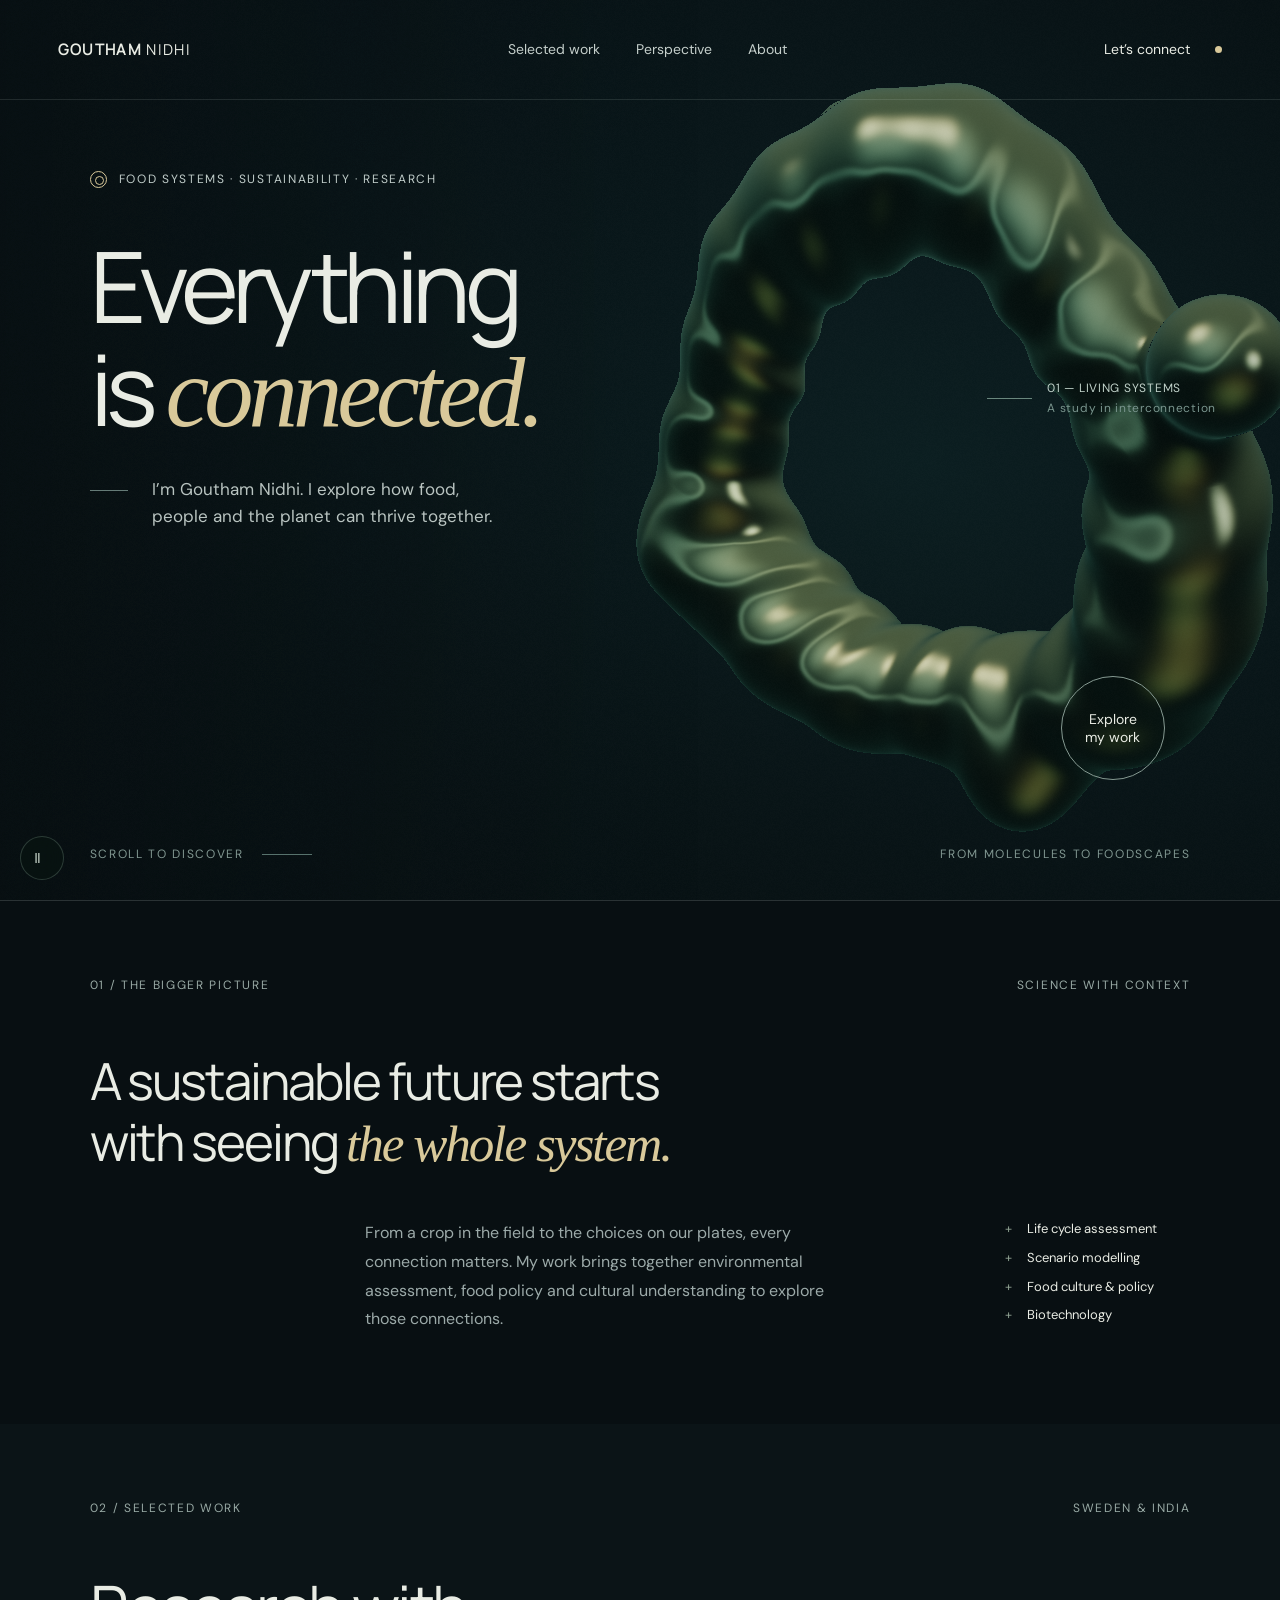
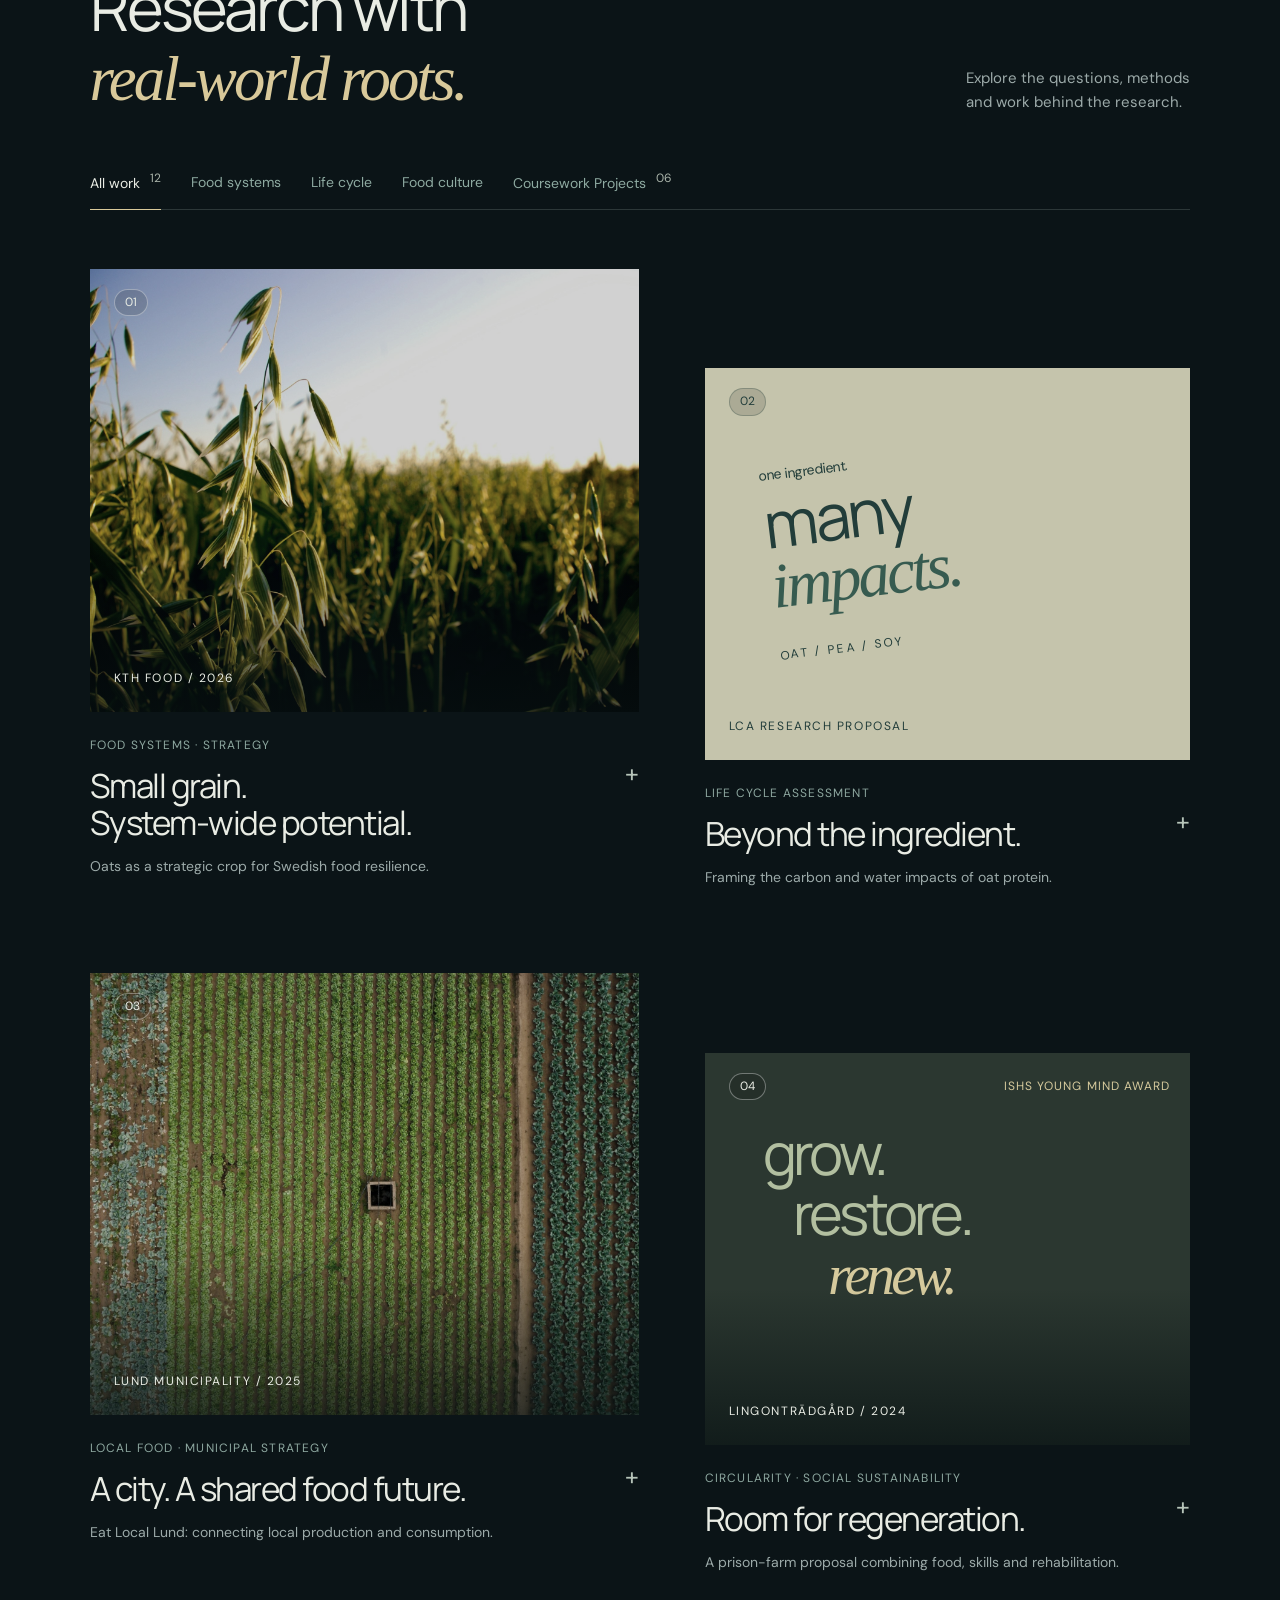
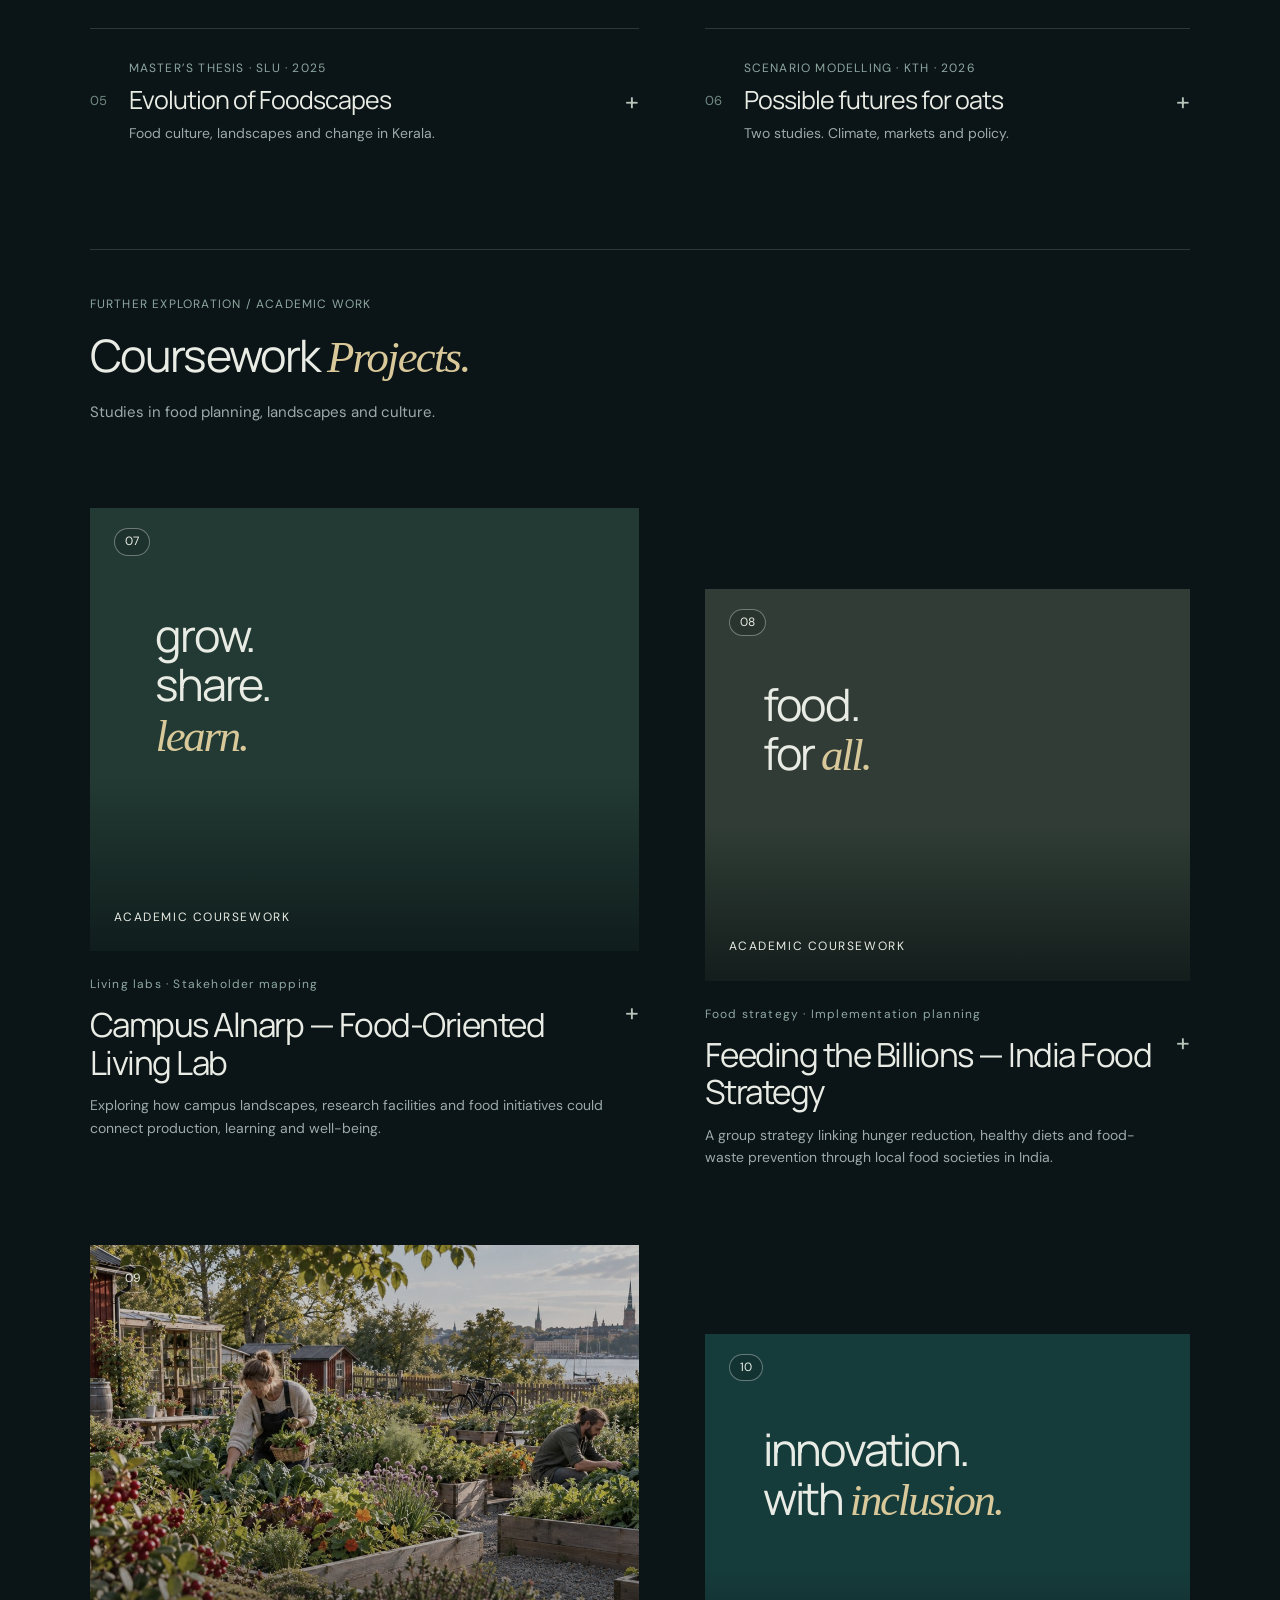
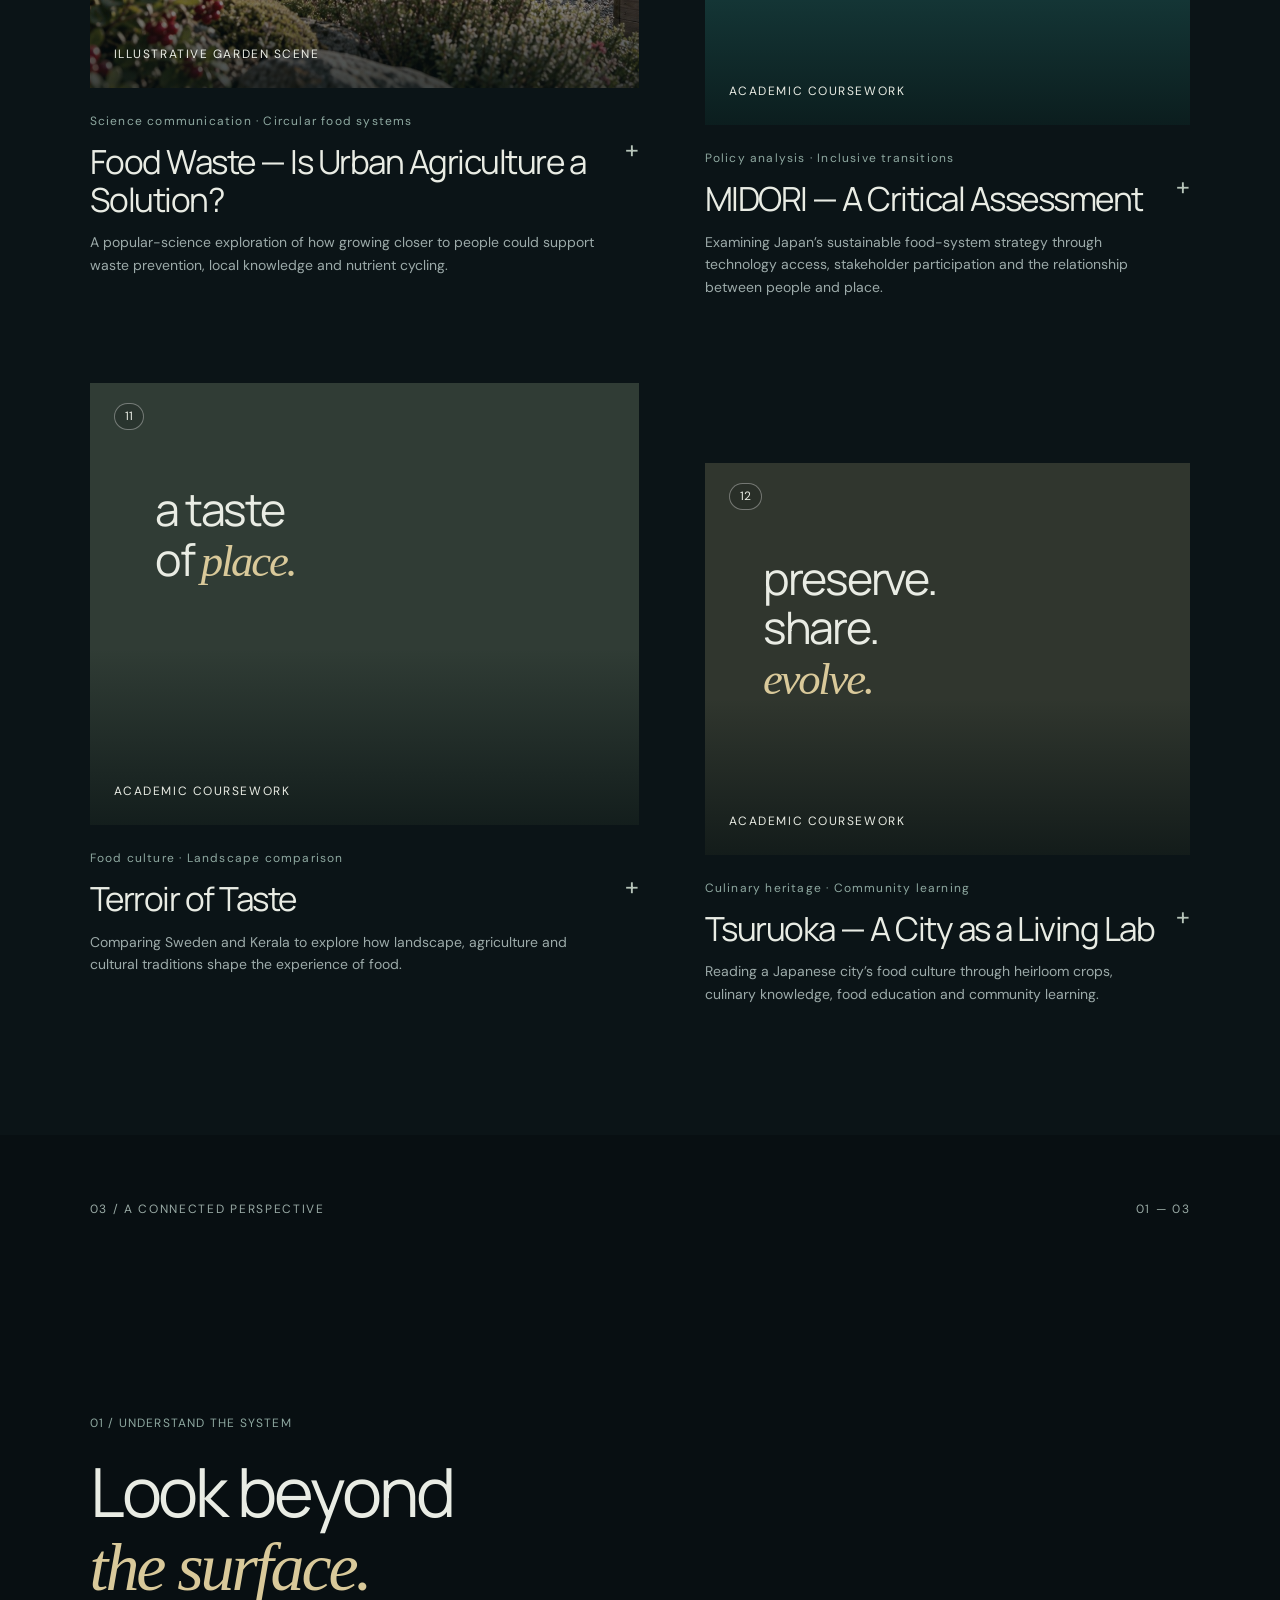
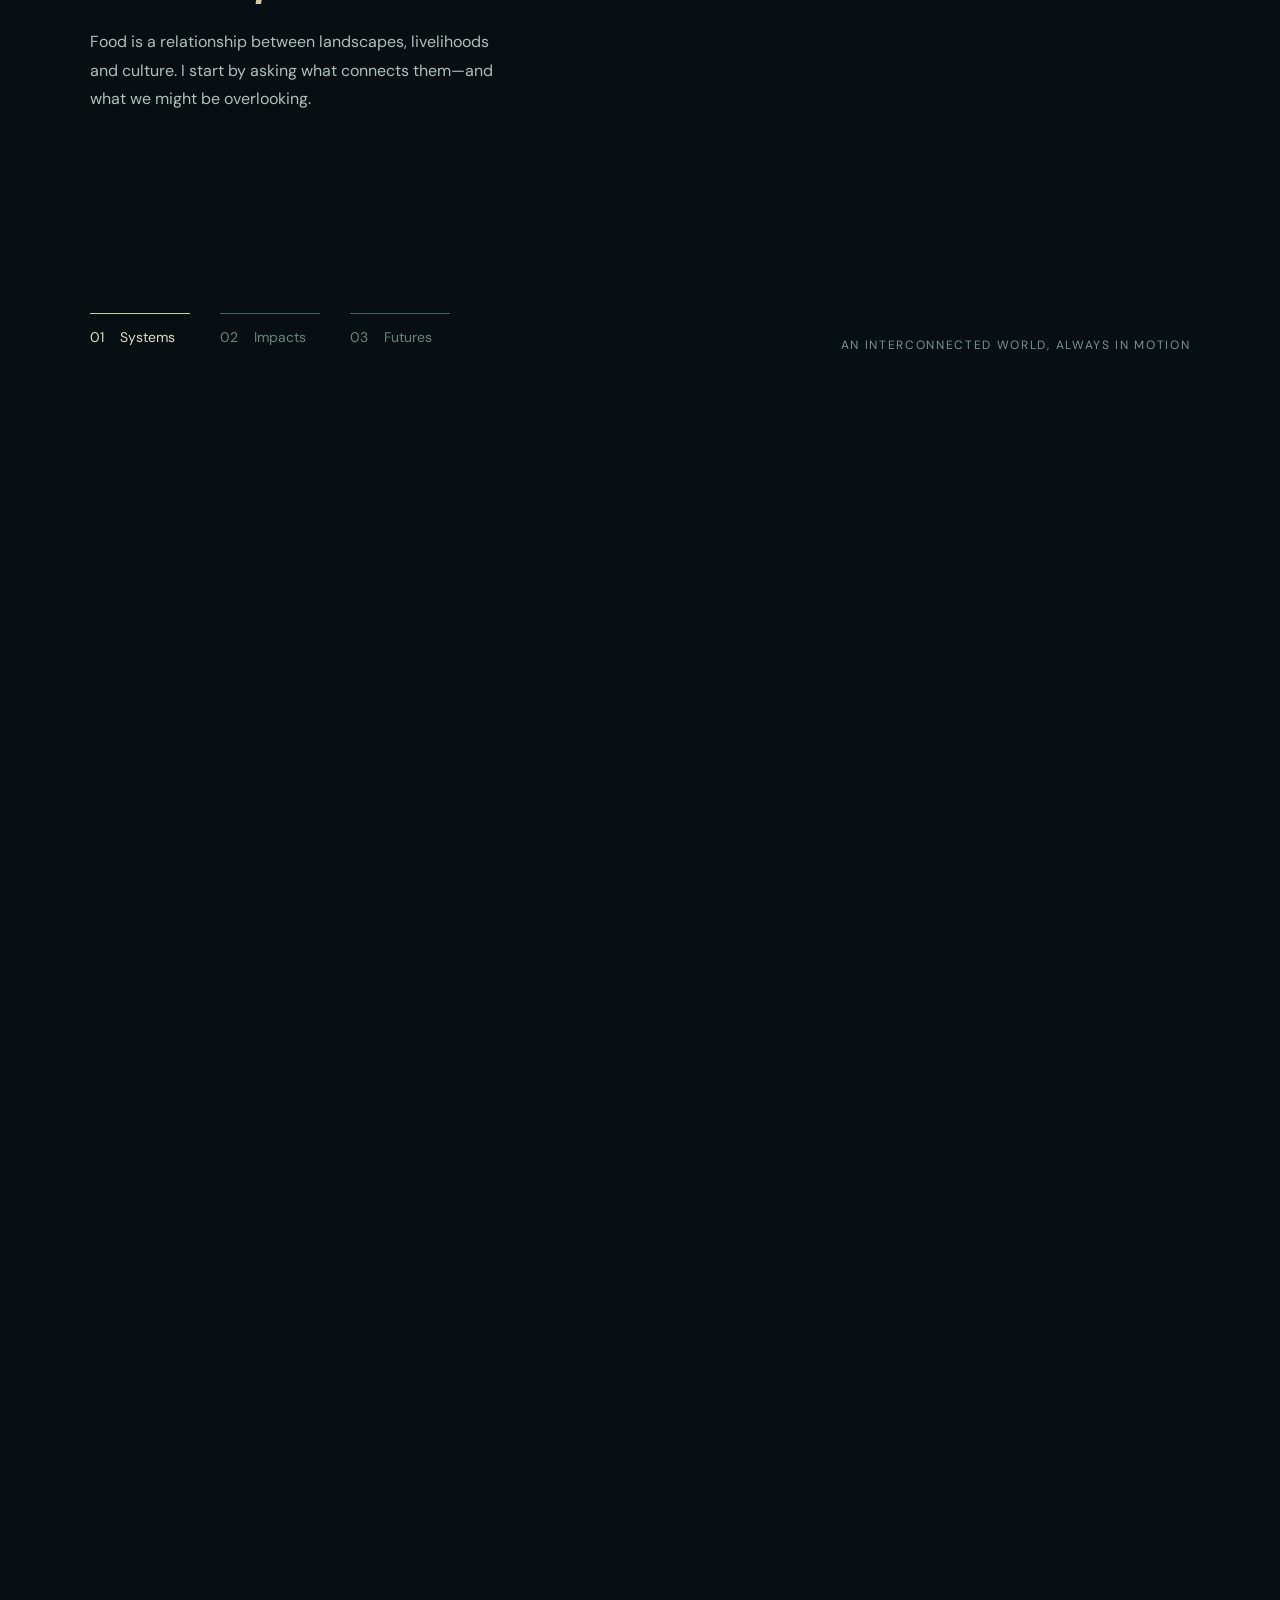
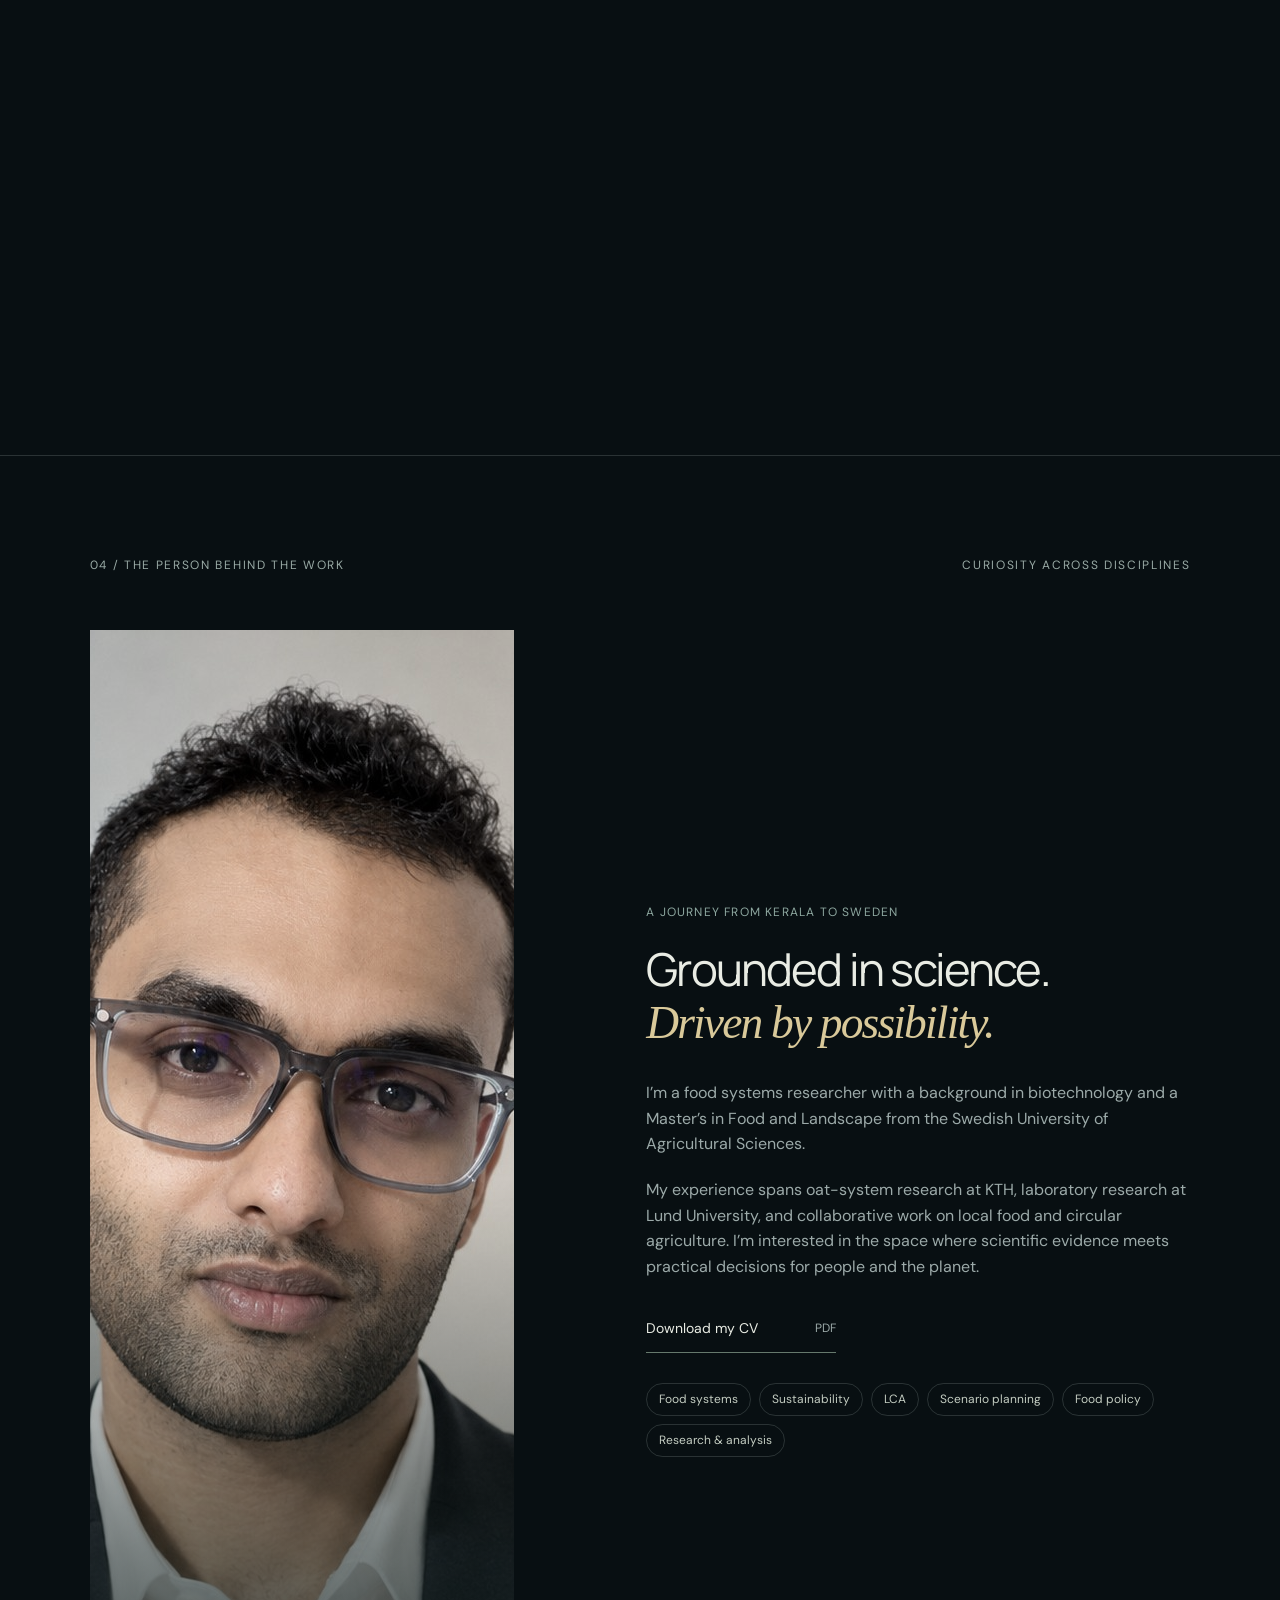
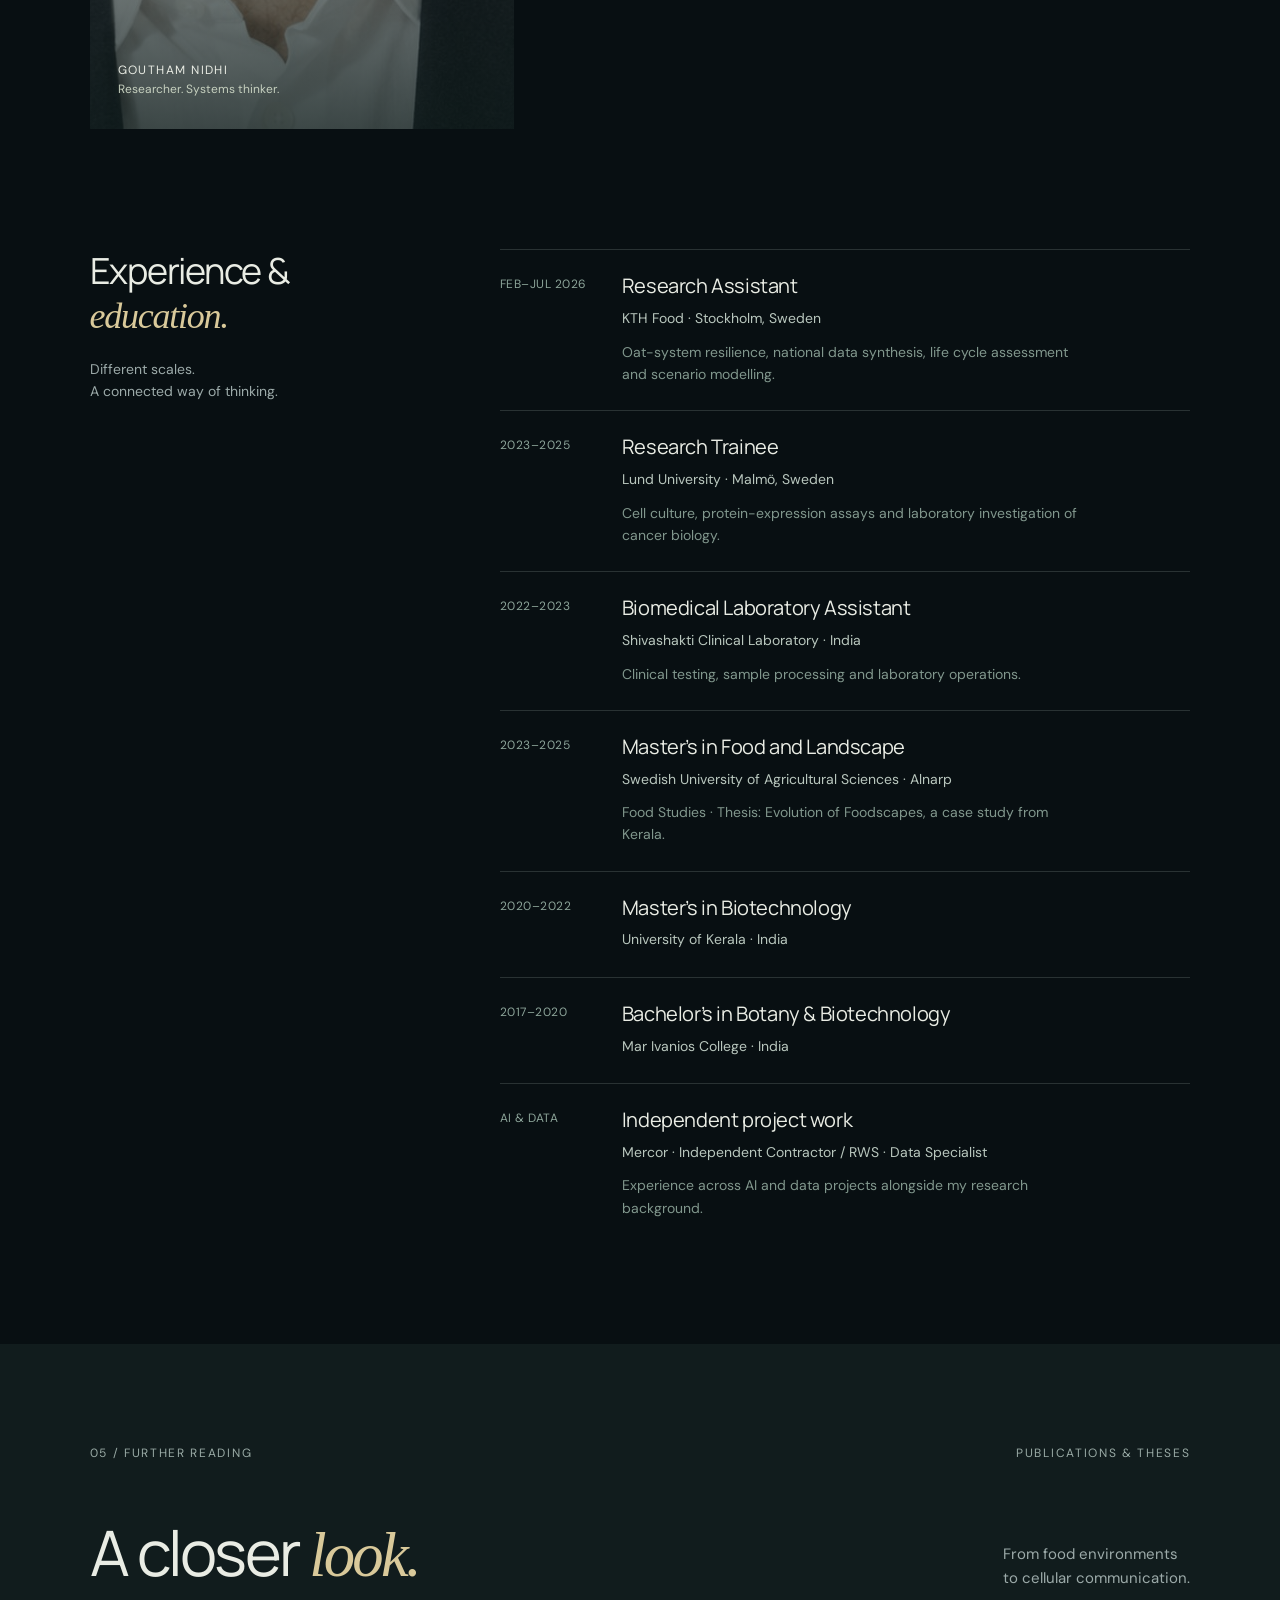
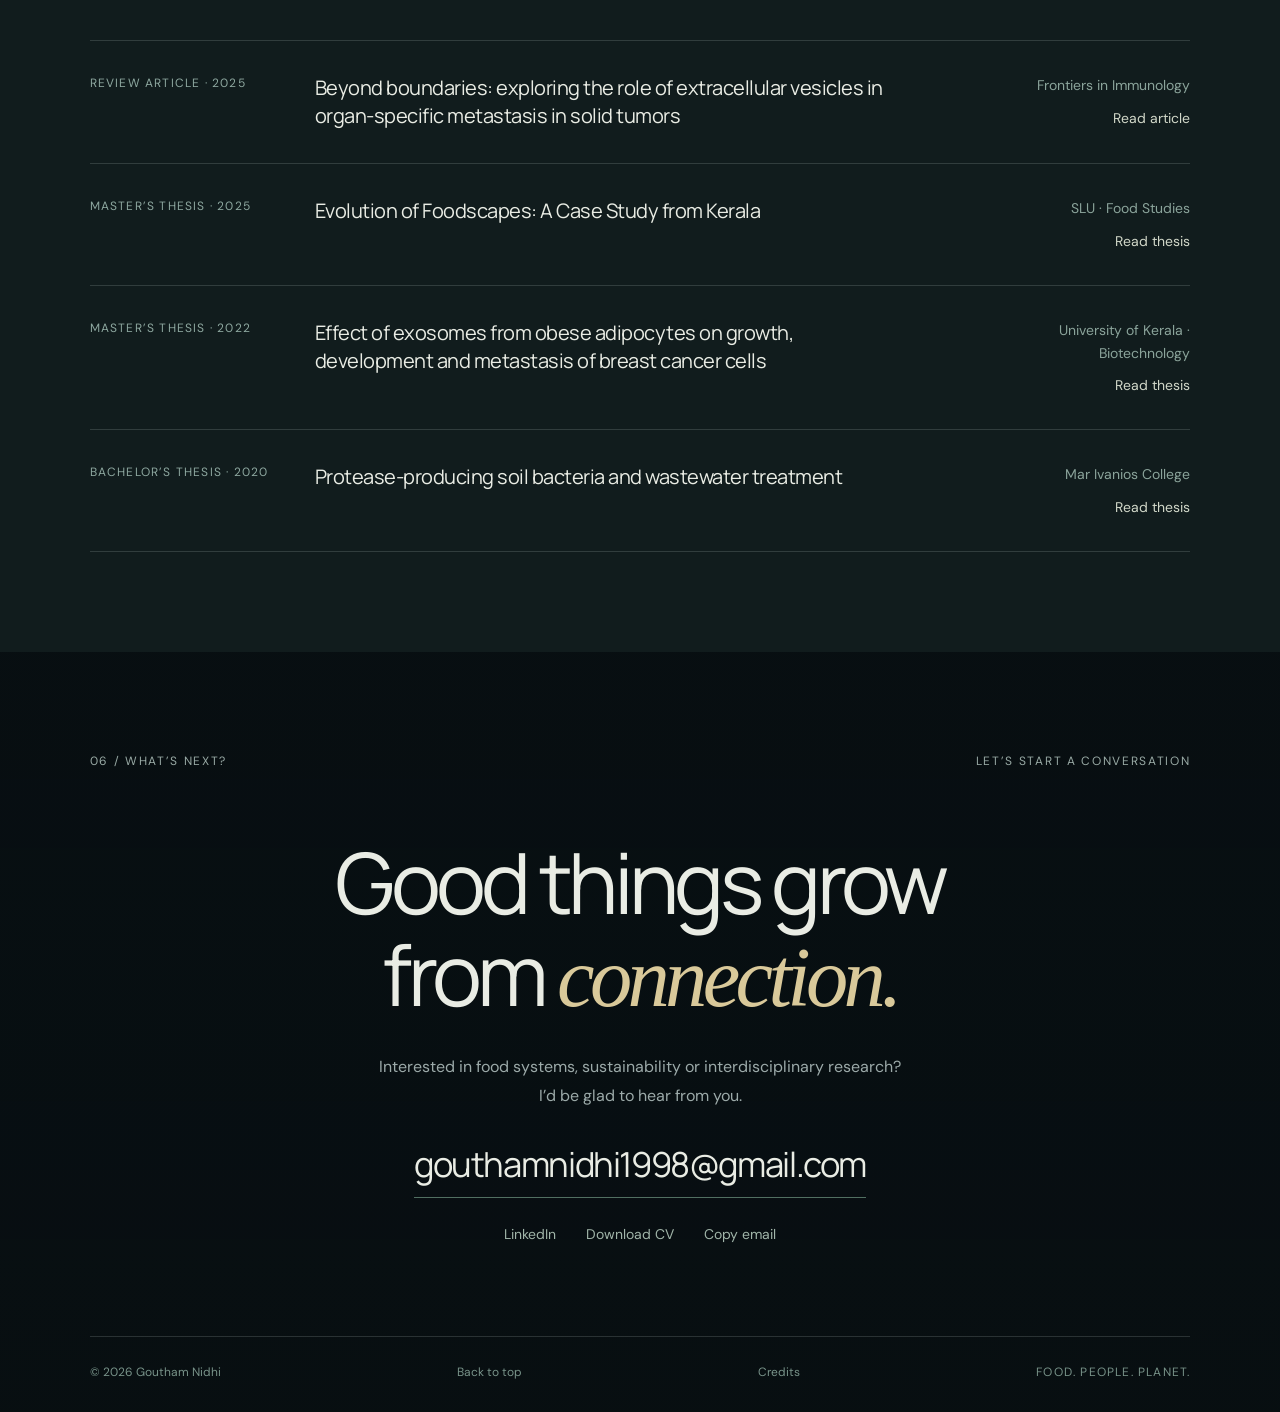
==== commit ea683a08: "Add six academic coursework projects to the existing portfolio" ====
--- a/index.html
+++ b/index.html
@@ -38,7 +38,7 @@
 <section class="work section-pad" id="work" aria-labelledby="work-title">
 <div class="section-kicker"><span>02 / SELECTED WORK</span><span>SWEDEN & INDIA</span></div>
 <div class="section-heading"><h2 id="work-title">Research with<br><em>real-world roots.</em></h2><p>Explore the questions, methods<br>and work behind the research.</p></div>
-<div class="filters" role="group" aria-label="Filter projects"><button class="active" data-filter="all" aria-pressed="true">All work <sup>06</sup></button><button data-filter="systems" aria-pressed="false">Food systems</button><button data-filter="lca" aria-pressed="false">Life cycle</button><button data-filter="culture" aria-pressed="false">Food culture</button></div>
+<div class="filters" role="group" aria-label="Filter projects"><button class="active" data-filter="all" aria-pressed="true">All work <sup>12</sup></button><button data-filter="systems" aria-pressed="false">Food systems</button><button data-filter="lca" aria-pressed="false">Life cycle</button><button data-filter="culture" aria-pressed="false">Food culture</button><button data-filter="coursework" aria-pressed="false">Coursework Projects <sup>06</sup></button></div>
 <p class="sr-only" id="filter-status" role="status" aria-live="polite"></p>
 <div class="project-grid">
 <button class="project-card featured" data-project="oats" data-category="systems">
@@ -59,6 +59,31 @@
 </button>
 <button class="project-card compact-card" data-project="foodscapes" data-category="culture"><div class="compact-index">05</div><div><span class="category">MASTER’S THESIS · SLU · 2025</span><h3>Evolution of Foodscapes</h3><p>Food culture, landscapes and change in Kerala.</p></div><span class="plus" aria-hidden="true">+</span></button>
 <button class="project-card compact-card" data-project="scenarios" data-category="systems"><div class="compact-index">06</div><div><span class="category">SCENARIO MODELLING · KTH · 2026</span><h3>Possible futures for oats</h3><p>Two studies. Climate, markets and policy.</p></div><span class="plus" aria-hidden="true">+</span></button>
+<div class="coursework-heading" id="coursework-heading"><span class="category">FURTHER EXPLORATION / ACADEMIC WORK</span><h3>Coursework <em>Projects.</em></h3><p>Studies in food planning, landscapes and culture.</p></div>
+<button class="project-card coursework-card" data-project="alnarp" data-category="coursework" aria-label="Explore Campus Alnarp — Food-Oriented Living Lab">
+<div class="project-visual coursework-art coursework-alnarp"><div class="coursework-type" aria-hidden="true">grow.<br>share.<br><em>learn.</em></div><span class="project-num">07</span><span class="visual-caption">ACADEMIC COURSEWORK</span><span class="card-open">Explore project</span></div>
+<div class="project-info"><div><span class="category">Living labs · Stakeholder mapping</span><h3>Campus Alnarp — Food-Oriented Living Lab</h3><p>Exploring how campus landscapes, research facilities and food initiatives could connect production, learning and well-being.</p></div><span class="plus" aria-hidden="true">+</span></div>
+</button>
+<button class="project-card coursework-card offset" data-project="billions" data-category="coursework" aria-label="Explore Feeding the Billions — India Food Strategy">
+<div class="project-visual coursework-art coursework-billions"><div class="coursework-type" aria-hidden="true">food.<br>for <em>all.</em></div><span class="project-num">08</span><span class="visual-caption">ACADEMIC COURSEWORK</span><span class="card-open">Explore project</span></div>
+<div class="project-info"><div><span class="category">Food strategy · Implementation planning</span><h3>Feeding the Billions — India Food Strategy</h3><p>A group strategy linking hunger reduction, healthy diets and food-waste prevention through local food societies in India.</p></div><span class="plus" aria-hidden="true">+</span></div>
+</button>
+<button class="project-card coursework-card" data-project="food-waste" data-category="coursework" aria-label="Explore Food Waste — Is Urban Agriculture a Solution?">
+<div class="project-visual coursework-art coursework-food-waste"><img src="./assets/coursework-urban-garden.jpg" alt="Illustration of people harvesting a lakeside community garden" loading="lazy" width="1400" height="788"><span class="project-num">09</span><span class="visual-caption">ILLUSTRATIVE GARDEN SCENE</span><span class="card-open">Explore project</span></div>
+<div class="project-info"><div><span class="category">Science communication · Circular food systems</span><h3>Food Waste — Is Urban Agriculture a Solution?</h3><p>A popular-science exploration of how growing closer to people could support waste prevention, local knowledge and nutrient cycling.</p></div><span class="plus" aria-hidden="true">+</span></div>
+</button>
+<button class="project-card coursework-card offset" data-project="midori" data-category="coursework" aria-label="Explore MIDORI — A Critical Assessment">
+<div class="project-visual coursework-art coursework-midori"><div class="coursework-type" aria-hidden="true">innovation.<br>with <em>inclusion.</em></div><span class="project-num">10</span><span class="visual-caption">ACADEMIC COURSEWORK</span><span class="card-open">Explore project</span></div>
+<div class="project-info"><div><span class="category">Policy analysis · Inclusive transitions</span><h3>MIDORI — A Critical Assessment</h3><p>Examining Japan’s sustainable food-system strategy through technology access, stakeholder participation and the relationship between people and place.</p></div><span class="plus" aria-hidden="true">+</span></div>
+</button>
+<button class="project-card coursework-card" data-project="terroir" data-category="coursework" aria-label="Explore Terroir of Taste">
+<div class="project-visual coursework-art coursework-terroir"><div class="coursework-type" aria-hidden="true">a taste<br>of <em>place.</em></div><span class="project-num">11</span><span class="visual-caption">ACADEMIC COURSEWORK</span><span class="card-open">Explore project</span></div>
+<div class="project-info"><div><span class="category">Food culture · Landscape comparison</span><h3>Terroir of Taste</h3><p>Comparing Sweden and Kerala to explore how landscape, agriculture and cultural traditions shape the experience of food.</p></div><span class="plus" aria-hidden="true">+</span></div>
+</button>
+<button class="project-card coursework-card offset" data-project="tsuruoka" data-category="coursework" aria-label="Explore Tsuruoka — A City as a Living Lab">
+<div class="project-visual coursework-art coursework-tsuruoka"><div class="coursework-type" aria-hidden="true">preserve.<br>share.<br><em>evolve.</em></div><span class="project-num">12</span><span class="visual-caption">ACADEMIC COURSEWORK</span><span class="card-open">Explore project</span></div>
+<div class="project-info"><div><span class="category">Culinary heritage · Community learning</span><h3>Tsuruoka — A City as a Living Lab</h3><p>Reading a Japanese city’s food culture through heirloom crops, culinary knowledge, food education and community learning.</p></div><span class="plus" aria-hidden="true">+</span></div>
+</button>
 </div>
 </section>
 <section id="perspective" class="perspective" aria-labelledby="perspective-title">
--- a/style.css
+++ b/style.css
@@ -7,3 +7,15 @@
 @media(max-width:700px){.hero-eyebrow{max-width:310px;line-height:1.6}.section-kicker{font-size:12px;letter-spacing:.05em}.section-kicker span:last-child{max-width:145px}.hero-foot span:last-child{max-width:155px}.hero-foot .scroll-track{display:none}.filters{gap:16px}.filters button{font-size:14px}.award-label{top:65px;left:24px;font-size:11px}.journey-row{grid-template-columns:80px 1fr}.year{font-size:12px}.reading-source{font-size:13px}.hero-description{font-size:16px}.chapter-nav button{font-size:13px}.motion-toggle{font-size:12px}.project-visual .visual-caption{font-size:11px}.hero-foot{font-size:10px}}
 
 @media(max-width:700px){.award-label,.project-visual .visual-caption,.hero-foot{font-size:12px}.project-visual .visual-caption{max-width:62%;line-height:1.6}.card-open{right:18px;font-size:12px}.hero-foot{align-items:flex-end}.round-link{bottom:105px}.hero-eyebrow{font-size:12px}.category{font-size:12px}.expertise-list span{font-size:13px}}
+
+/* Coursework extends the existing project cards and responsive grid. */
+.coursework-heading{grid-column:1/-1;border-top:1px solid var(--line);padding-top:45px;margin-top:20px}
+.coursework-heading h3{font-size:clamp(30px,3.5vw,54px);letter-spacing:-.04em;line-height:1.15;margin:16px 0}
+.coursework-heading p{color:var(--muted);font-size:15px}
+.coursework-art{background:#233a34;color:var(--ink)}
+.coursework-type{position:absolute;left:12%;right:8%;top:23%;font:400 clamp(28px,3.5vw,56px)/1.1 var(--display);letter-spacing:-.05em}
+.coursework-type em{color:var(--accent)}
+.coursework-billions,.coursework-terroir{background:#303c35}
+.coursework-midori{background:#163b3b}
+.coursework-tsuruoka{background:#30362e}
+@media(max-width:700px){.coursework-heading{padding-top:30px;margin-top:5px}.coursework-type{font-size:clamp(28px,8vw,50px)}}
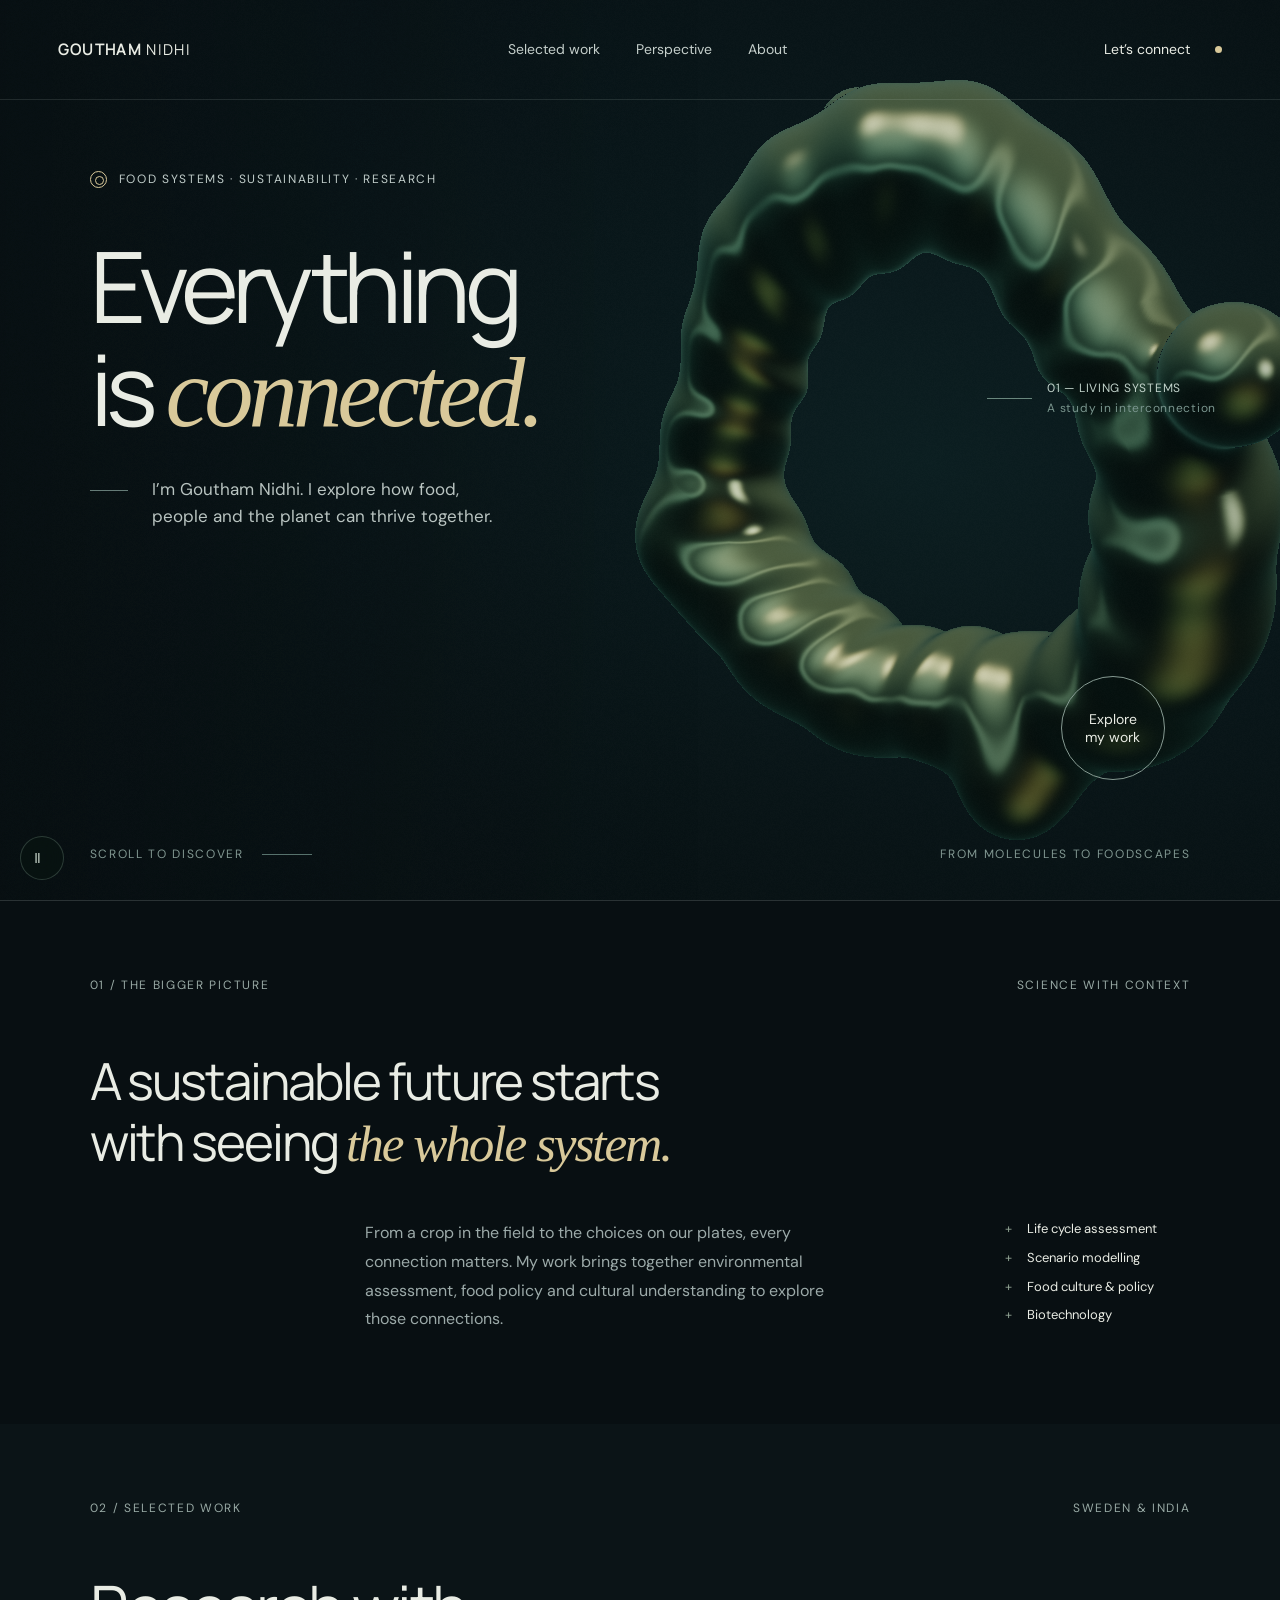
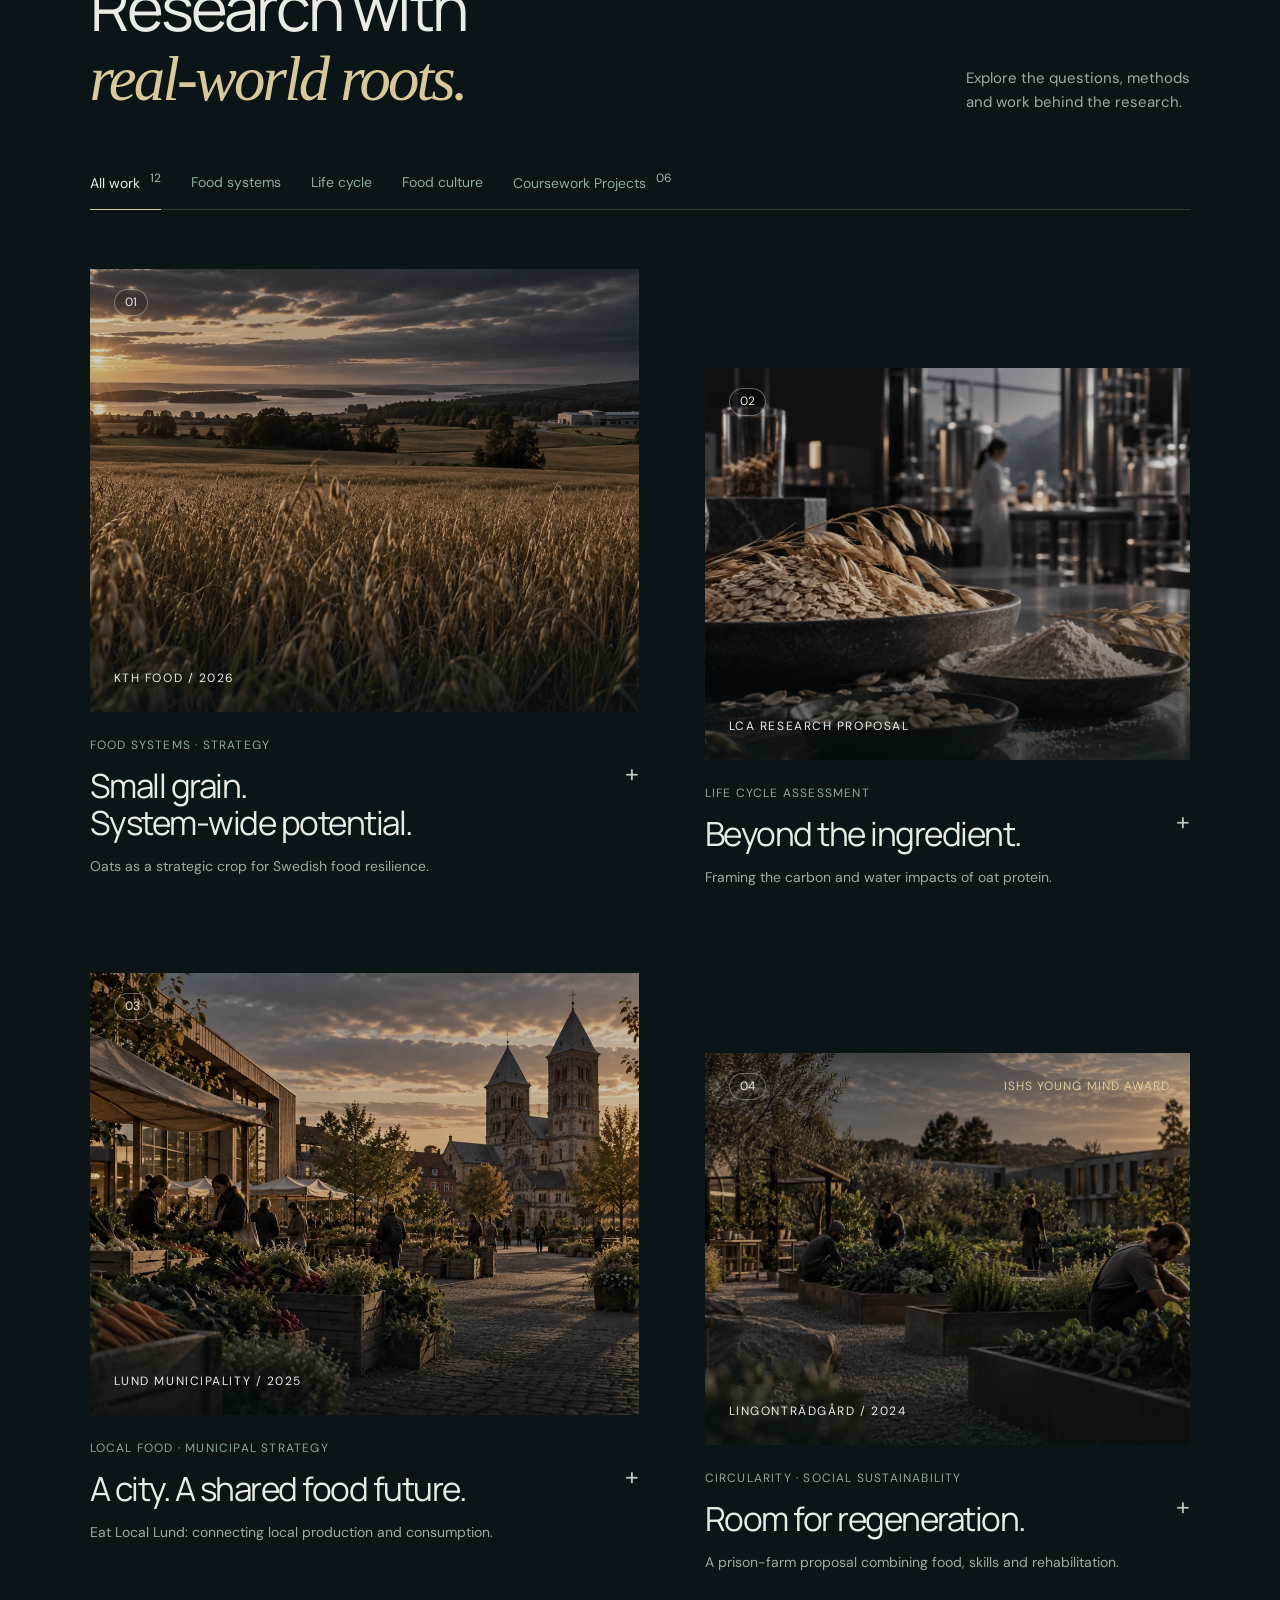
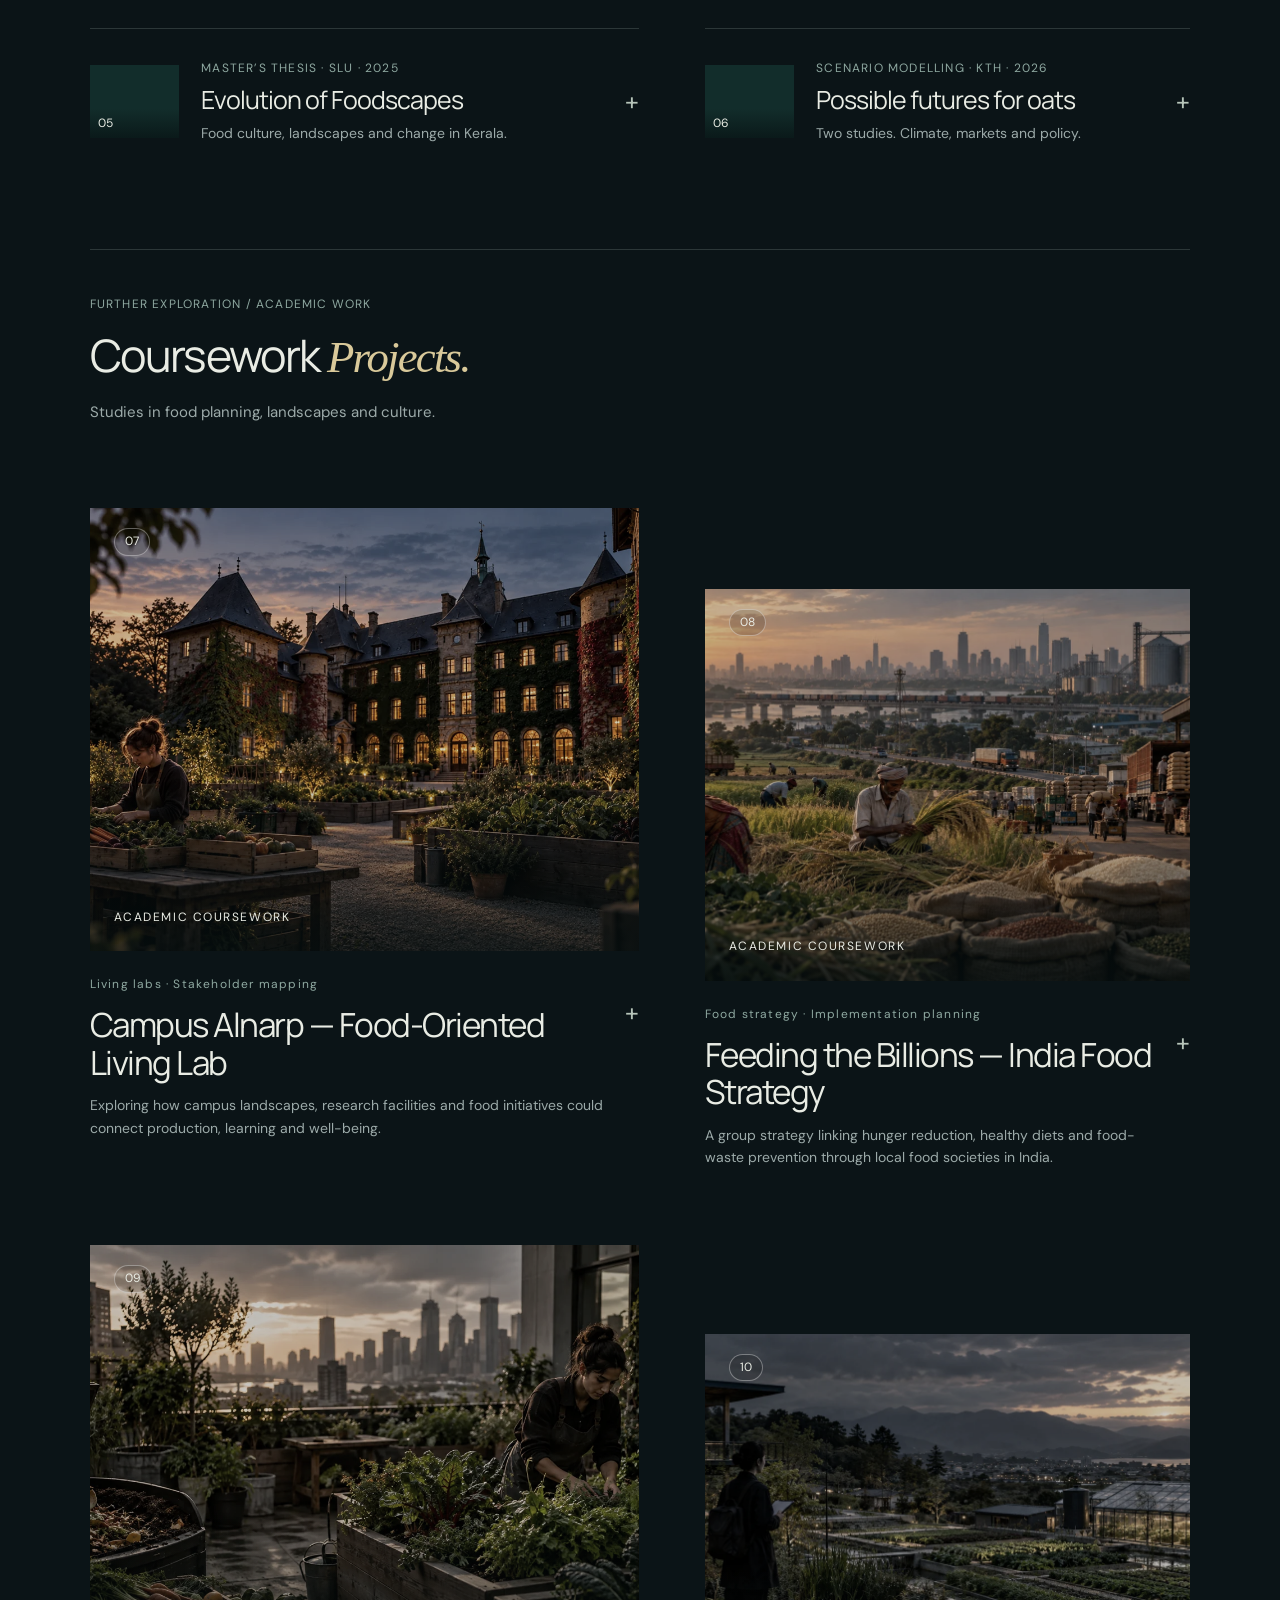
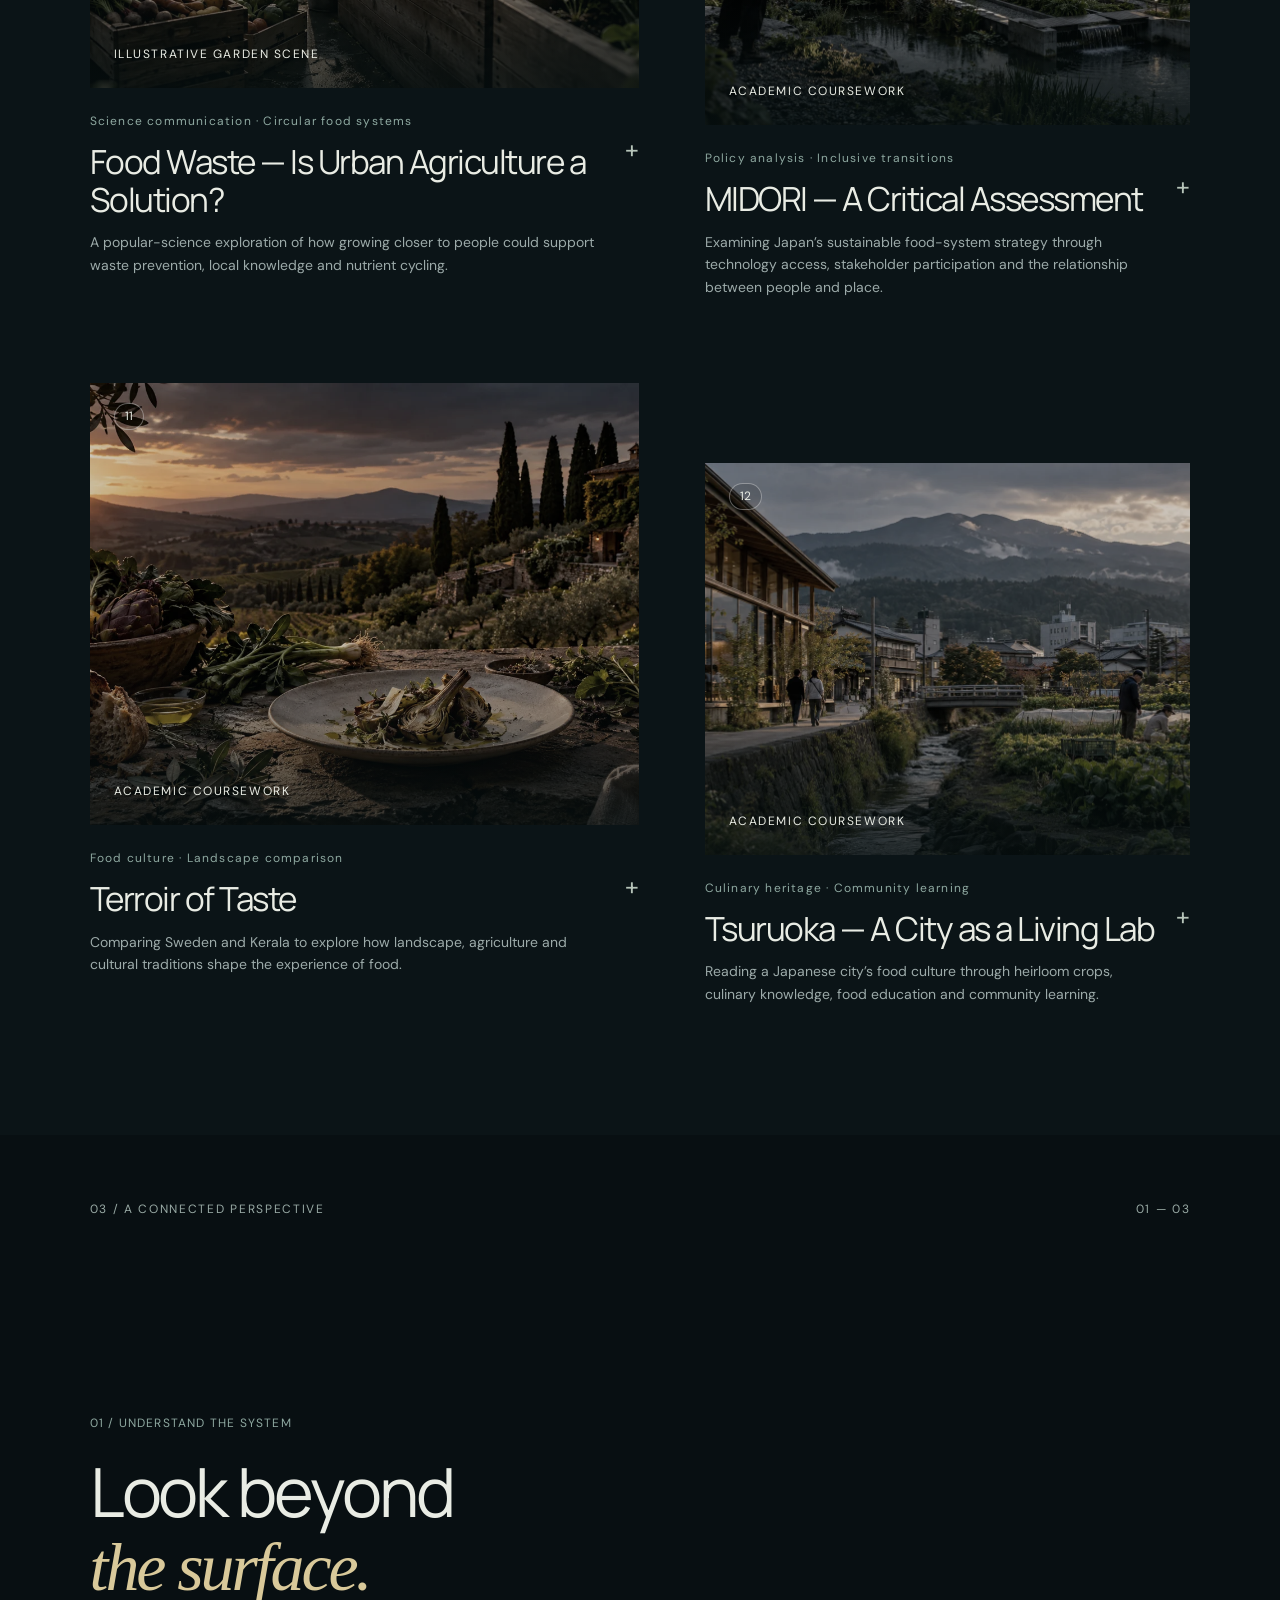
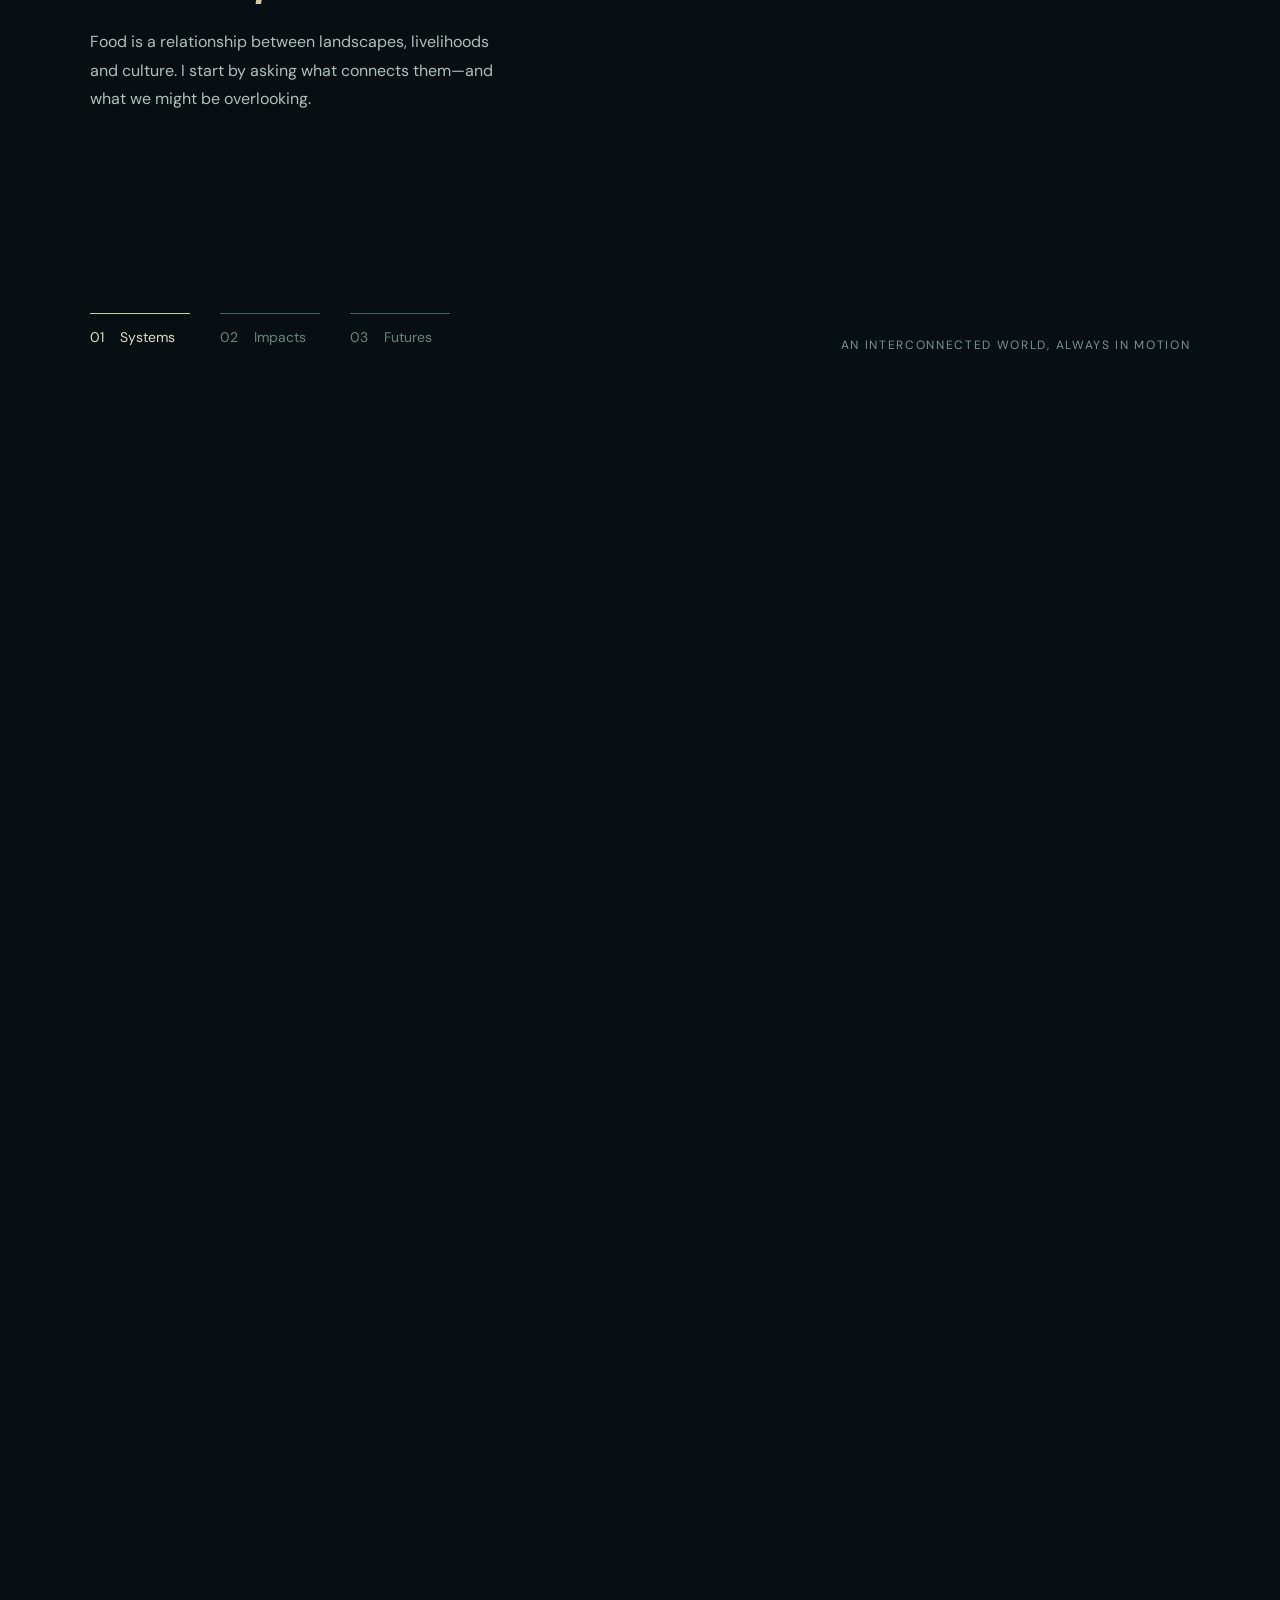
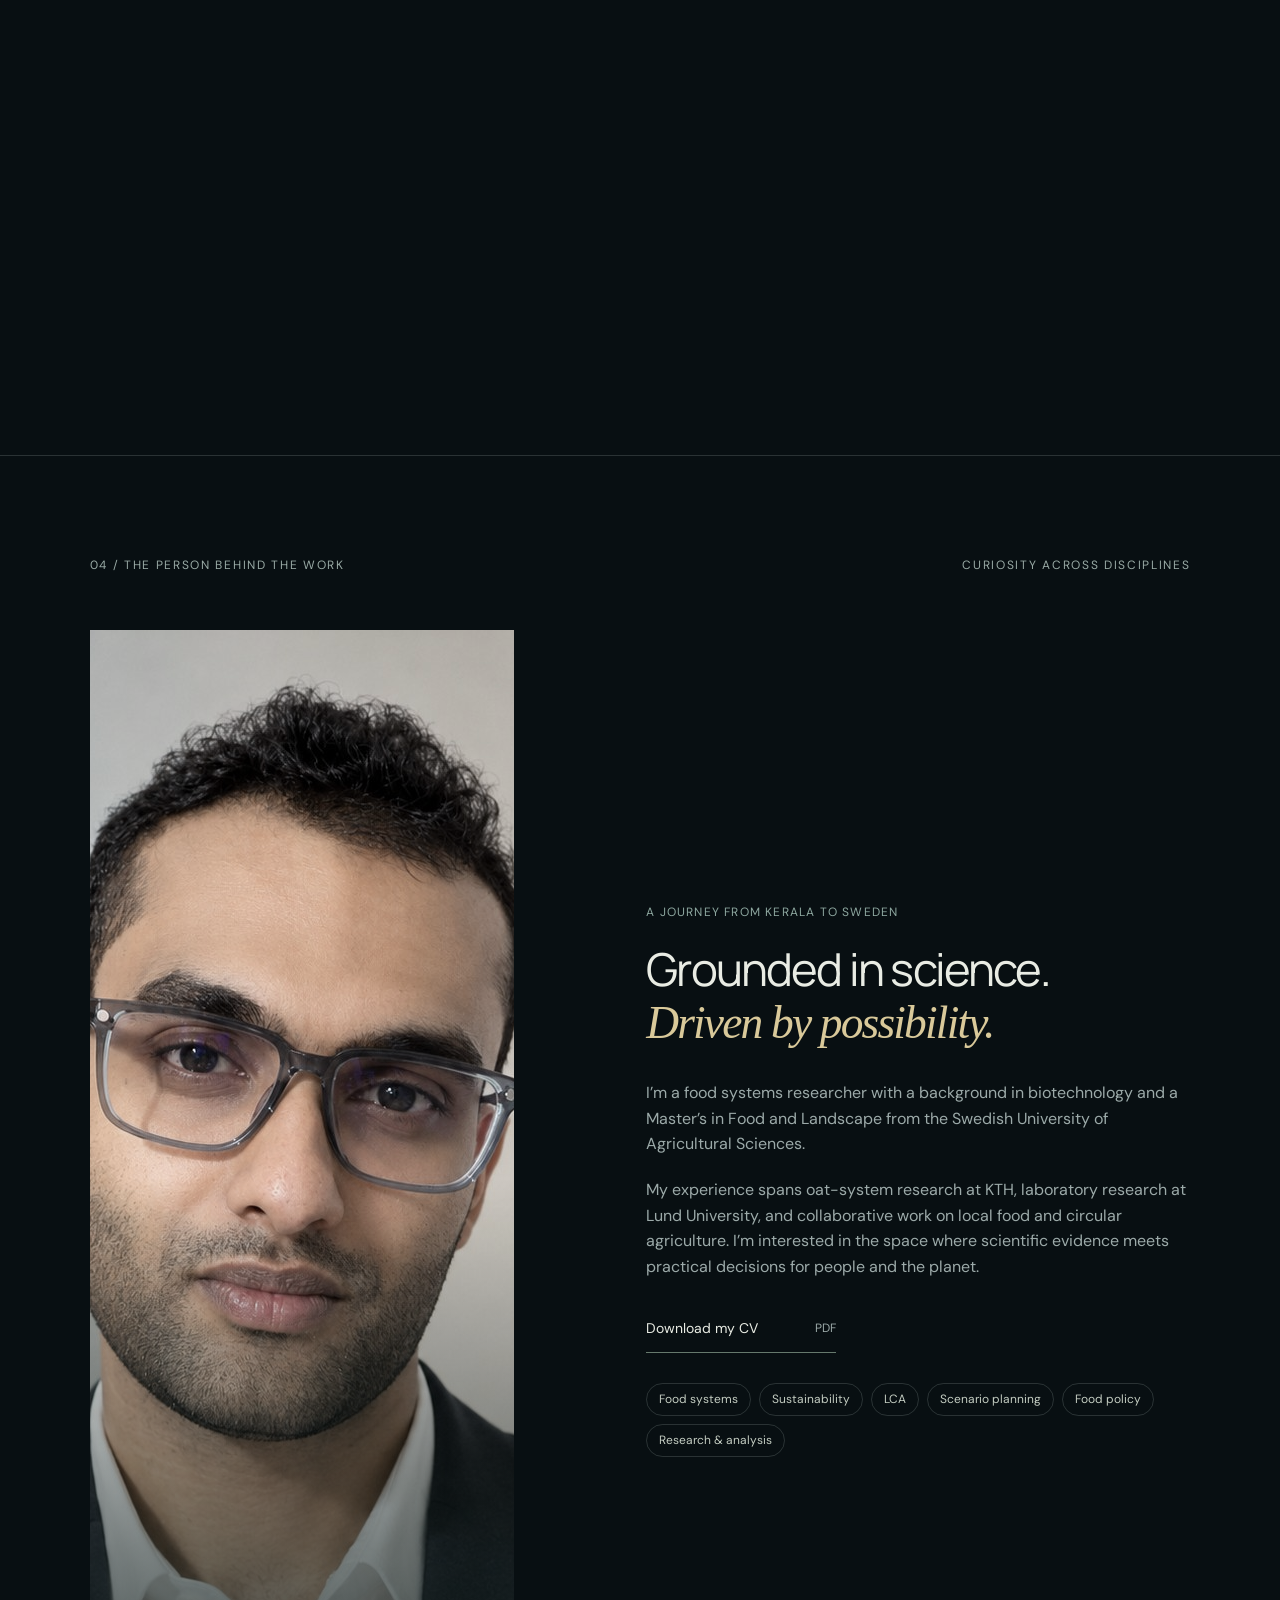
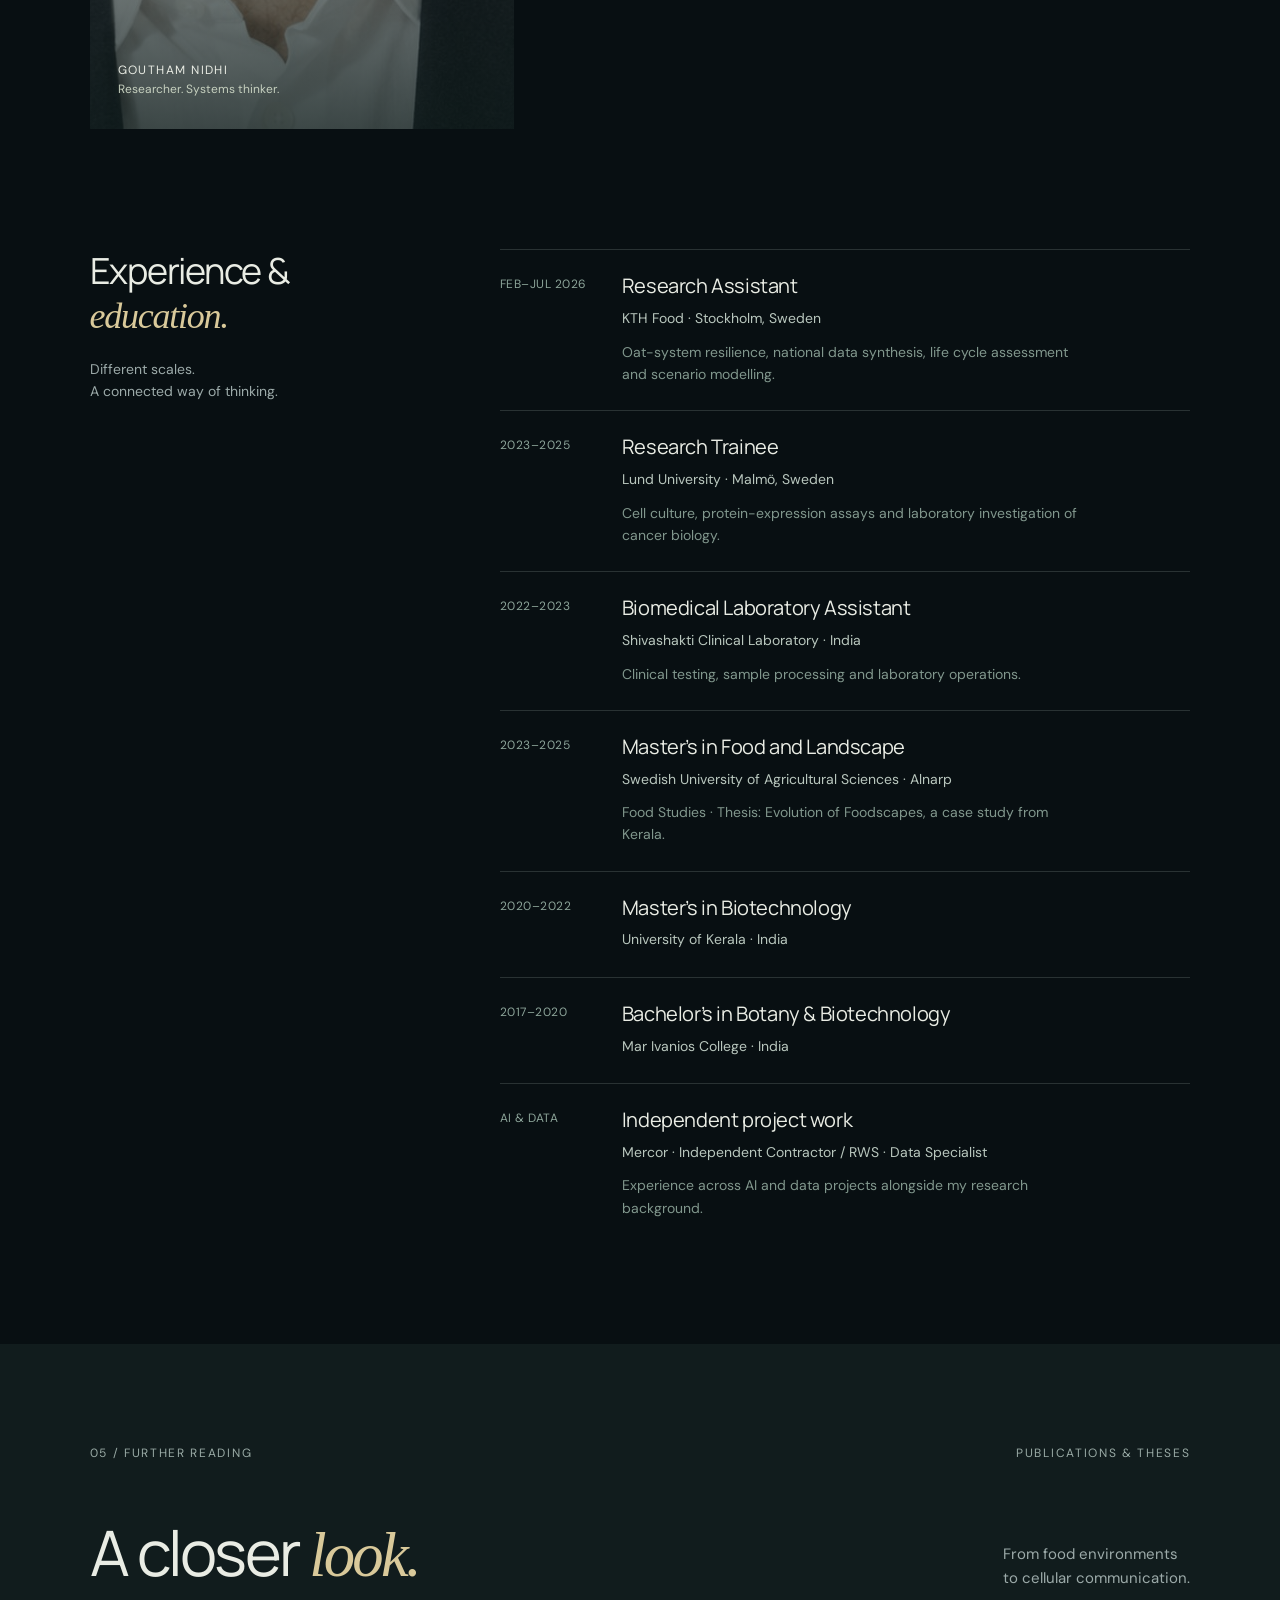
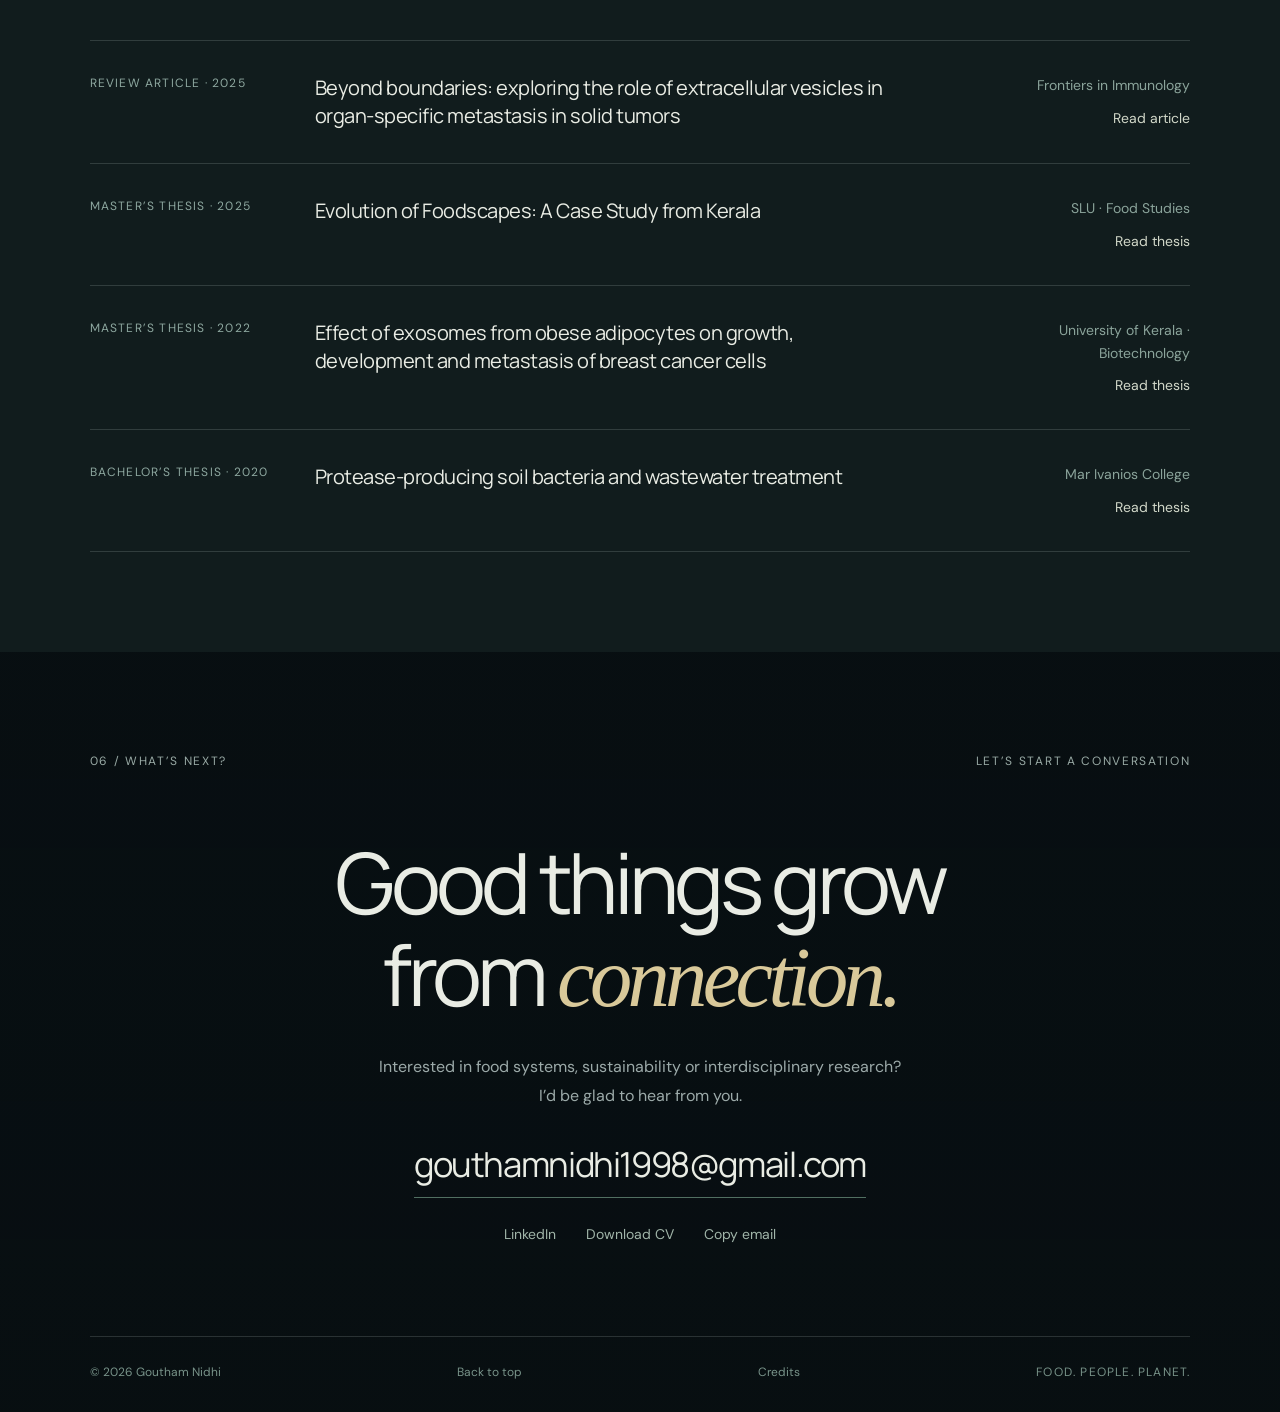
==== commit fd19e75b: "Replace all project thumbnails with supplied portfolio images" ====
--- a/index.html
+++ b/index.html
@@ -42,46 +42,46 @@
 <p class="sr-only" id="filter-status" role="status" aria-live="polite"></p>
 <div class="project-grid">
 <button class="project-card featured" data-project="oats" data-category="systems">
-<div class="project-visual oats"><img src="./assets/oats-chad-stembridge.jpg" alt="Oat panicles illuminated by golden sunlight" loading="lazy" width="2200" height="1463"><span class="project-num">01</span><span class="visual-caption">KTH FOOD / 2026</span><span class="card-open">Explore project</span></div>
+<div class="project-visual oats"><img src="./assets/project-oats.webp" alt="Illustration of an oat field in a rural landscape at sunset" loading="lazy" decoding="async" width="1400" height="788"><span class="project-num">01</span><span class="visual-caption">KTH FOOD / 2026</span><span class="card-open">Explore project</span></div>
 <div class="project-info"><div><span class="category">FOOD SYSTEMS · STRATEGY</span><h3>Small grain.<br>System-wide potential.</h3><p>Oats as a strategic crop for Swedish food resilience.</p></div><span class="plus" aria-hidden="true">+</span></div>
 </button>
 <button class="project-card offset" data-project="lca" data-category="lca">
-<div class="project-visual lca-art"><span class="project-num">02</span><div class="lca-typography" aria-hidden="true"><span>one ingredient.</span><strong>many<br><em>impacts.</em></strong><span class="lca-formula">OAT / PEA / SOY</span></div><span class="visual-caption">LCA RESEARCH PROPOSAL</span><span class="card-open">Explore project</span></div>
+<div class="project-visual"><img src="./assets/project-lca.webp" alt="Illustration of oats and protein ingredients in a processing laboratory" loading="lazy" decoding="async" width="1400" height="788"><span class="project-num">02</span><span class="visual-caption">LCA RESEARCH PROPOSAL</span><span class="card-open">Explore project</span></div>
 <div class="project-info"><div><span class="category">LIFE CYCLE ASSESSMENT</span><h3>Beyond the ingredient.</h3><p>Framing the carbon and water impacts of oat protein.</p></div><span class="plus" aria-hidden="true">+</span></div>
 </button>
 <button class="project-card" data-project="lund" data-category="systems">
-<div class="project-visual fields"><img src="./assets/aerial-fields-kelly.jpg" alt="Aerial view of green agricultural crop rows" loading="lazy" width="2200" height="1236"><span class="project-num">03</span><span class="visual-caption">LUND MUNICIPALITY / 2025</span><span class="card-open">Explore project</span></div>
+<div class="project-visual fields"><img src="./assets/project-lund.webp" alt="Illustration of a produce market near Lund Cathedral" loading="lazy" decoding="async" width="1400" height="788"><span class="project-num">03</span><span class="visual-caption">LUND MUNICIPALITY / 2025</span><span class="card-open">Explore project</span></div>
 <div class="project-info"><div><span class="category">LOCAL FOOD · MUNICIPAL STRATEGY</span><h3>A city. A shared food future.</h3><p>Eat Local Lund: connecting local production and consumption.</p></div><span class="plus" aria-hidden="true">+</span></div>
 </button>
 <button class="project-card offset" data-project="lingon" data-category="systems">
-<div class="project-visual lingon-art"><span class="project-num">04</span><div class="lingon-type" aria-hidden="true"><span>grow.</span><span>restore.</span><span><em>renew.</em></span></div><span class="award-label">ISHS YOUNG MIND AWARD</span><span class="visual-caption">LINGONTRÄDGÅRD / 2024</span><span class="card-open">Explore project</span></div>
+<div class="project-visual lingon-art"><img src="./assets/project-lingon.webp" alt="Illustration of people tending productive garden beds" loading="lazy" decoding="async" width="1400" height="788"><span class="project-num">04</span><span class="award-label">ISHS YOUNG MIND AWARD</span><span class="visual-caption">LINGONTRÄDGÅRD / 2024</span><span class="card-open">Explore project</span></div>
 <div class="project-info"><div><span class="category">CIRCULARITY · SOCIAL SUSTAINABILITY</span><h3>Room for regeneration.</h3><p>A prison-farm proposal combining food, skills and rehabilitation.</p></div><span class="plus" aria-hidden="true">+</span></div>
 </button>
-<button class="project-card compact-card" data-project="foodscapes" data-category="culture"><div class="compact-index">05</div><div><span class="category">MASTER’S THESIS · SLU · 2025</span><h3>Evolution of Foodscapes</h3><p>Food culture, landscapes and change in Kerala.</p></div><span class="plus" aria-hidden="true">+</span></button>
-<button class="project-card compact-card" data-project="scenarios" data-category="systems"><div class="compact-index">06</div><div><span class="category">SCENARIO MODELLING · KTH · 2026</span><h3>Possible futures for oats</h3><p>Two studies. Climate, markets and policy.</p></div><span class="plus" aria-hidden="true">+</span></button>
+<button class="project-card compact-card" data-project="foodscapes" data-category="culture"><div class="project-visual compact-thumbnail"><img src="./assets/project-foodscapes.webp" alt="Illustration of a Kerala homestead and cultivated landscape" loading="lazy" decoding="async" width="1400" height="788"><span class="compact-index">05</span></div><div><span class="category">MASTER’S THESIS · SLU · 2025</span><h3>Evolution of Foodscapes</h3><p>Food culture, landscapes and change in Kerala.</p></div><span class="plus" aria-hidden="true">+</span></button>
+<button class="project-card compact-card" data-project="scenarios" data-category="systems"><div class="project-visual compact-thumbnail"><img src="./assets/project-scenarios.webp" alt="Illustration of an oat field beneath changing skies" loading="lazy" decoding="async" width="1400" height="788"><span class="compact-index">06</span></div><div><span class="category">SCENARIO MODELLING · KTH · 2026</span><h3>Possible futures for oats</h3><p>Two studies. Climate, markets and policy.</p></div><span class="plus" aria-hidden="true">+</span></button>
 <div class="coursework-heading" id="coursework-heading"><span class="category">FURTHER EXPLORATION / ACADEMIC WORK</span><h3>Coursework <em>Projects.</em></h3><p>Studies in food planning, landscapes and culture.</p></div>
 <button class="project-card coursework-card" data-project="alnarp" data-category="coursework" aria-label="Explore Campus Alnarp — Food-Oriented Living Lab">
-<div class="project-visual coursework-art coursework-alnarp"><div class="coursework-type" aria-hidden="true">grow.<br>share.<br><em>learn.</em></div><span class="project-num">07</span><span class="visual-caption">ACADEMIC COURSEWORK</span><span class="card-open">Explore project</span></div>
+<div class="project-visual coursework-art coursework-alnarp"><img src="./assets/project-alnarp.webp" alt="Illustration of Alnarp campus with experimental gardens" loading="lazy" decoding="async" width="1400" height="788"><span class="project-num">07</span><span class="visual-caption">ACADEMIC COURSEWORK</span><span class="card-open">Explore project</span></div>
 <div class="project-info"><div><span class="category">Living labs · Stakeholder mapping</span><h3>Campus Alnarp — Food-Oriented Living Lab</h3><p>Exploring how campus landscapes, research facilities and food initiatives could connect production, learning and well-being.</p></div><span class="plus" aria-hidden="true">+</span></div>
 </button>
 <button class="project-card coursework-card offset" data-project="billions" data-category="coursework" aria-label="Explore Feeding the Billions — India Food Strategy">
-<div class="project-visual coursework-art coursework-billions"><div class="coursework-type" aria-hidden="true">food.<br>for <em>all.</em></div><span class="project-num">08</span><span class="visual-caption">ACADEMIC COURSEWORK</span><span class="card-open">Explore project</span></div>
+<div class="project-visual coursework-art coursework-billions"><img src="./assets/project-billions.webp" alt="Illustration connecting Indian agriculture, food markets and city life" loading="lazy" decoding="async" width="1400" height="788"><span class="project-num">08</span><span class="visual-caption">ACADEMIC COURSEWORK</span><span class="card-open">Explore project</span></div>
 <div class="project-info"><div><span class="category">Food strategy · Implementation planning</span><h3>Feeding the Billions — India Food Strategy</h3><p>A group strategy linking hunger reduction, healthy diets and food-waste prevention through local food societies in India.</p></div><span class="plus" aria-hidden="true">+</span></div>
 </button>
 <button class="project-card coursework-card" data-project="food-waste" data-category="coursework" aria-label="Explore Food Waste — Is Urban Agriculture a Solution?">
-<div class="project-visual coursework-art coursework-food-waste"><img src="./assets/coursework-urban-garden.jpg" alt="Illustration of people harvesting a lakeside community garden" loading="lazy" width="1400" height="788"><span class="project-num">09</span><span class="visual-caption">ILLUSTRATIVE GARDEN SCENE</span><span class="card-open">Explore project</span></div>
+<div class="project-visual coursework-art coursework-food-waste"><img src="./assets/project-food-waste.webp" alt="Illustration of urban food growing and composting" loading="lazy" decoding="async" width="1400" height="788"><span class="project-num">09</span><span class="visual-caption">ILLUSTRATIVE GARDEN SCENE</span><span class="card-open">Explore project</span></div>
 <div class="project-info"><div><span class="category">Science communication · Circular food systems</span><h3>Food Waste — Is Urban Agriculture a Solution?</h3><p>A popular-science exploration of how growing closer to people could support waste prevention, local knowledge and nutrient cycling.</p></div><span class="plus" aria-hidden="true">+</span></div>
 </button>
 <button class="project-card coursework-card offset" data-project="midori" data-category="coursework" aria-label="Explore MIDORI — A Critical Assessment">
-<div class="project-visual coursework-art coursework-midori"><div class="coursework-type" aria-hidden="true">innovation.<br>with <em>inclusion.</em></div><span class="project-num">10</span><span class="visual-caption">ACADEMIC COURSEWORK</span><span class="card-open">Explore project</span></div>
+<div class="project-visual coursework-art coursework-midori"><img src="./assets/project-midori.webp" alt="Illustration of Japanese agriculture and greenhouse production" loading="lazy" decoding="async" width="1400" height="788"><span class="project-num">10</span><span class="visual-caption">ACADEMIC COURSEWORK</span><span class="card-open">Explore project</span></div>
 <div class="project-info"><div><span class="category">Policy analysis · Inclusive transitions</span><h3>MIDORI — A Critical Assessment</h3><p>Examining Japan’s sustainable food-system strategy through technology access, stakeholder participation and the relationship between people and place.</p></div><span class="plus" aria-hidden="true">+</span></div>
 </button>
 <button class="project-card coursework-card" data-project="terroir" data-category="coursework" aria-label="Explore Terroir of Taste">
-<div class="project-visual coursework-art coursework-terroir"><div class="coursework-type" aria-hidden="true">a taste<br>of <em>place.</em></div><span class="project-num">11</span><span class="visual-caption">ACADEMIC COURSEWORK</span><span class="card-open">Explore project</span></div>
+<div class="project-visual coursework-art coursework-terroir"><img src="./assets/project-terroir.webp" alt="Illustration connecting a meal with the landscape around it" loading="lazy" decoding="async" width="1400" height="788"><span class="project-num">11</span><span class="visual-caption">ACADEMIC COURSEWORK</span><span class="card-open">Explore project</span></div>
 <div class="project-info"><div><span class="category">Food culture · Landscape comparison</span><h3>Terroir of Taste</h3><p>Comparing Sweden and Kerala to explore how landscape, agriculture and cultural traditions shape the experience of food.</p></div><span class="plus" aria-hidden="true">+</span></div>
 </button>
 <button class="project-card coursework-card offset" data-project="tsuruoka" data-category="coursework" aria-label="Explore Tsuruoka — A City as a Living Lab">
-<div class="project-visual coursework-art coursework-tsuruoka"><div class="coursework-type" aria-hidden="true">preserve.<br>share.<br><em>evolve.</em></div><span class="project-num">12</span><span class="visual-caption">ACADEMIC COURSEWORK</span><span class="card-open">Explore project</span></div>
+<div class="project-visual coursework-art coursework-tsuruoka"><img src="./assets/project-tsuruoka.webp" alt="Illustration of a Japanese town, cultivated gardens and mountain landscape" loading="lazy" decoding="async" width="1400" height="788"><span class="project-num">12</span><span class="visual-caption">ACADEMIC COURSEWORK</span><span class="card-open">Explore project</span></div>
 <div class="project-info"><div><span class="category">Culinary heritage · Community learning</span><h3>Tsuruoka — A City as a Living Lab</h3><p>Reading a Japanese city’s food culture through heirloom crops, culinary knowledge, food education and community learning.</p></div><span class="plus" aria-hidden="true">+</span></div>
 </button>
 </div>
@@ -112,6 +112,6 @@
 </main>
 <button id="motion-toggle" class="motion-toggle" aria-pressed="false" aria-label="Pause visual motion"><span class="motion-icon" aria-hidden="true">Ⅱ</span><span class="motion-text">Pause motion</span></button>
 <dialog id="project-dialog" aria-labelledby="dialog-title"><div class="dialog-top"><span id="dialog-kicker" class="category"></span><button class="dialog-close" aria-label="Close project">Close <span aria-hidden="true">×</span></button></div><div class="dialog-body"><h2 id="dialog-title"></h2><p id="dialog-summary" class="dialog-summary"></p><div class="dialog-details" id="dialog-details"></div><h3 class="resources-title">Explore the work</h3><div id="dialog-links" class="dialog-links"></div></div></dialog>
-<dialog id="credits-dialog" aria-labelledby="credits-title"><div class="dialog-top"><span class="category">ACKNOWLEDGEMENTS</span><button class="dialog-close" aria-label="Close credits">Close <span aria-hidden="true">×</span></button></div><div class="dialog-body"><h2 id="credits-title">Made of connections.</h2><p>Illustrative oat photography by <a href="https://unsplash.com/photos/crop-field-r9VxidMj-iM" target="_blank" rel="noopener noreferrer">Chad Stembridge / Unsplash</a>. Aerial crop photography by <a href="https://www.pexels.com/photo/aerial-view-of-fields-with-crops-11733084/" target="_blank" rel="noopener noreferrer">8 K (Kelly) / Pexels</a>. These images illustrate the subjects; they are not documentation of the featured projects.</p><p>Original interactive artwork inspired by the creative coding community at <a href="https://tympanus.net/codrops/hub/" target="_blank" rel="noopener noreferrer">Codrops</a>, including <a href="https://tympanus.net/codrops/2024/07/15/how-to-create-a-liquid-raymarching-scene-using-three-js-shading-language/" target="_blank" rel="noopener noreferrer">Ben McCormick’s liquid raymarching tutorial</a>. The visual is an artistic interpretation, not a scientific model or fluid simulation.</p></div></dialog>
+<dialog id="credits-dialog" aria-labelledby="credits-title"><div class="dialog-top"><span class="category">ACKNOWLEDGEMENTS</span><button class="dialog-close" aria-label="Close credits">Close <span aria-hidden="true">×</span></button></div><div class="dialog-body"><h2 id="credits-title">Made of connections.</h2><p>Project thumbnail illustrations were created and supplied by Goutham Nidhi. They illustrate the research themes and are not documentary photographs of implemented projects.</p><p>Original interactive artwork inspired by the creative coding community at <a href="https://tympanus.net/codrops/hub/" target="_blank" rel="noopener noreferrer">Codrops</a>, including <a href="https://tympanus.net/codrops/2024/07/15/how-to-create-a-liquid-raymarching-scene-using-three-js-shading-language/" target="_blank" rel="noopener noreferrer">Ben McCormick’s liquid raymarching tutorial</a>. The visual is an artistic interpretation, not a scientific model or fluid simulation.</p></div></dialog>
 <noscript><div class="noscript-note">Project details use JavaScript. Your CV and thesis links remain available below.</div></noscript>
 </body></html>
--- a/style.css
+++ b/style.css
@@ -19,3 +19,8 @@
 .coursework-midori{background:#163b3b}
 .coursework-tsuruoka{background:#30362e}
 @media(max-width:700px){.coursework-heading{padding-top:30px;margin-top:5px}.coursework-type{font-size:clamp(28px,8vw,50px)}}
+
+/* Thumbnails stay inside the existing compact project rows. */
+.compact-card .compact-thumbnail{width:clamp(64px,7vw,100px);flex:none;aspect-ratio:1.24}
+.compact-thumbnail .compact-index{position:absolute;left:8px;bottom:5px;color:var(--ink);z-index:2;font-size:12px}
+.compact-card .compact-thumbnail+div{min-width:0}
